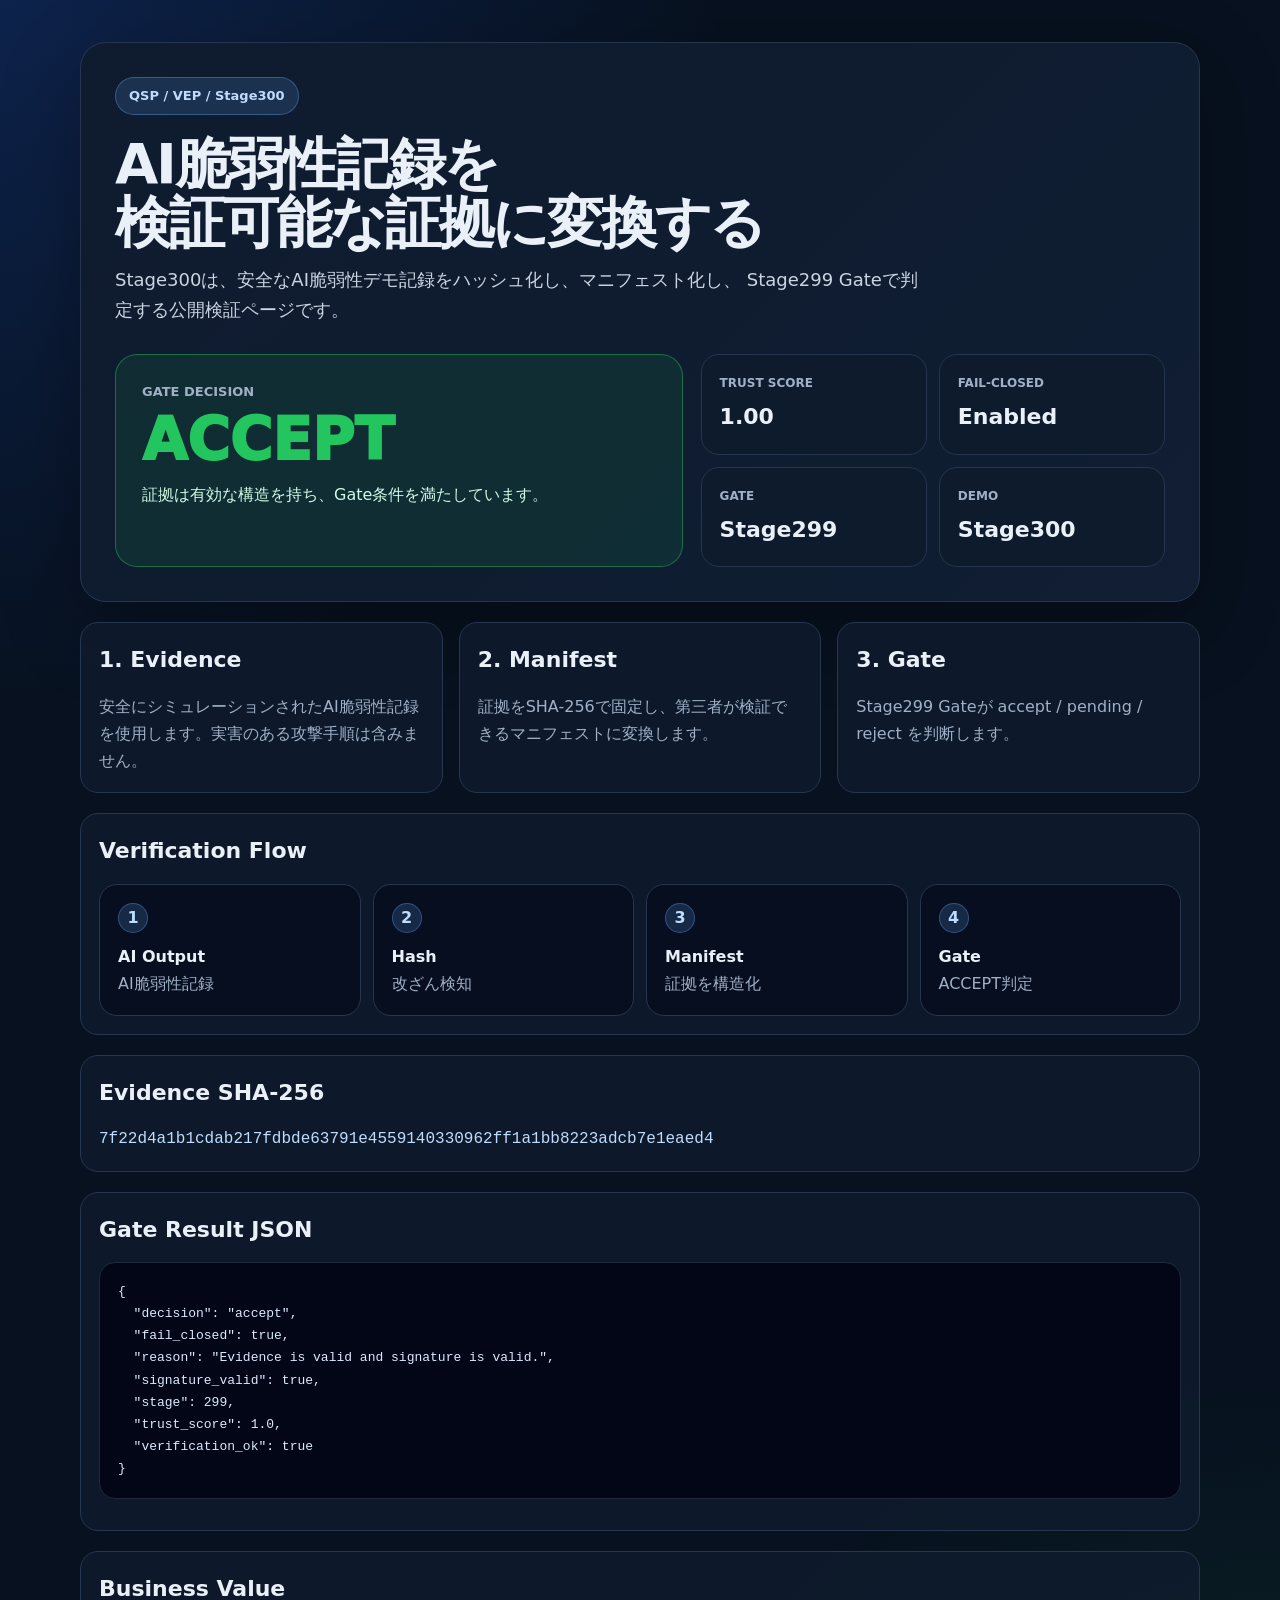
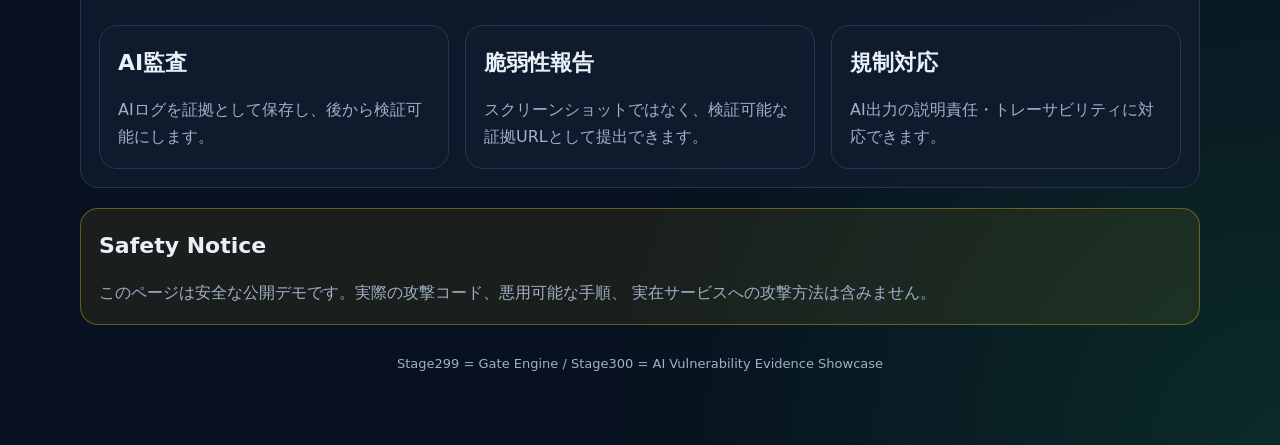
==== site/index.html @ 3b39bcd7 "Stage300: improve verification page readability and value" ====
<!doctype html>
<html lang="ja">
<head>
  <meta charset="utf-8">
  <title>QSP / VEP / Stage300 - AI Vulnerability Evidence Gate</title>
  <meta name="viewport" content="width=device-width, initial-scale=1">
  <style>
    :root {
      --bg: #07111f;
      --panel: #0f1b2d;
      --panel2: #111f35;
      --line: #27364f;
      --text: #eaf0f8;
      --muted: #9fb0c7;
      --green: #22c55e;
      --yellow: #facc15;
      --red: #ef4444;
      --blue: #60a5fa;
    }
    * { box-sizing: border-box; }
    body {
      margin: 0;
      font-family: -apple-system, BlinkMacSystemFont, "Segoe UI", system-ui, sans-serif;
      background:
        radial-gradient(circle at top left, rgba(37, 99, 235, .22), transparent 30%),
        radial-gradient(circle at bottom right, rgba(34, 197, 94, .14), transparent 28%),
        var(--bg);
      color: var(--text);
      line-height: 1.7;
    }
    .wrap { max-width: 1160px; margin: 0 auto; padding: 42px 20px 70px; }
    .hero {
      border: 1px solid var(--line);
      background: linear-gradient(135deg, rgba(15, 27, 45, .96), rgba(17, 31, 53, .92));
      border-radius: 26px;
      padding: 34px;
      box-shadow: 0 24px 80px rgba(0,0,0,.32);
    }
    .badge {
      display: inline-flex;
      gap: 8px;
      align-items: center;
      padding: 7px 13px;
      border-radius: 999px;
      background: rgba(96,165,250,.16);
      border: 1px solid rgba(96,165,250,.35);
      color: #bfdbfe;
      font-weight: 700;
      font-size: 13px;
    }
    h1 { font-size: clamp(30px, 5vw, 56px); line-height: 1.05; margin: 20px 0 12px; letter-spacing: -0.04em; }
    h2 { margin: 0 0 14px; font-size: 22px; }
    p { margin: 0; color: var(--muted); }
    .lead { max-width: 820px; font-size: 18px; color: #cbd5e1; }
    .decision {
      margin-top: 28px;
      display: grid;
      grid-template-columns: 1.1fr .9fr;
      gap: 18px;
    }
    .acceptBox {
      border-radius: 22px;
      padding: 26px;
      background: rgba(34,197,94,.10);
      border: 1px solid rgba(34,197,94,.45);
    }
    .acceptLabel { color: var(--muted); font-size: 13px; font-weight: 700; text-transform: uppercase; }
    .acceptText { color: var(--green); font-weight: 950; font-size: 58px; line-height: 1; margin-top: 8px; }
    .reason { margin-top: 12px; color: #d1fae5; }
    .metrics {
      display: grid;
      grid-template-columns: 1fr 1fr;
      gap: 12px;
    }
    .metric, .card {
      border: 1px solid var(--line);
      background: rgba(15,27,45,.86);
      border-radius: 18px;
      padding: 18px;
    }
    .k { color: var(--muted); font-size: 12px; font-weight: 700; text-transform: uppercase; }
    .v { margin-top: 5px; font-weight: 850; font-size: 22px; }
    .grid { display: grid; grid-template-columns: repeat(3, 1fr); gap: 16px; margin-top: 18px; }
    .section { margin-top: 20px; }
    .flow {
      display: grid;
      grid-template-columns: repeat(4, 1fr);
      gap: 12px;
      margin-top: 12px;
    }
    .step {
      border: 1px solid var(--line);
      background: rgba(2,6,23,.55);
      border-radius: 18px;
      padding: 18px;
      position: relative;
    }
    .num {
      width: 30px; height: 30px; border-radius: 50%;
      display: grid; place-items: center;
      background: rgba(96,165,250,.18);
      border: 1px solid rgba(96,165,250,.35);
      color: #bfdbfe;
      font-weight: 900;
      margin-bottom: 10px;
    }
    pre {
      white-space: pre-wrap;
      overflow-x: auto;
      background: #020617;
      border: 1px solid #1e293b;
      border-radius: 16px;
      padding: 18px;
      color: #dbeafe;
      font-size: 13px;
    }
    .hash { word-break: break-all; font-family: ui-monospace, SFMono-Regular, Menlo, monospace; color: #bfdbfe; }
    .warn {
      border-color: rgba(250,204,21,.35);
      background: rgba(250,204,21,.08);
    }
    .foot { margin-top: 28px; color: var(--muted); font-size: 13px; text-align: center; }
    @media (max-width: 820px) {
      .decision, .grid, .flow { grid-template-columns: 1fr; }
      .metrics { grid-template-columns: 1fr 1fr; }
    }
  </style>
</head>
<body>
  <main class="wrap">
    <section class="hero">
      <div class="badge">QSP / VEP / Stage300</div>
      <h1>AI脆弱性記録を<br>検証可能な証拠に変換する</h1>
      <p class="lead">
        Stage300は、安全なAI脆弱性デモ記録をハッシュ化し、マニフェスト化し、
        Stage299 Gateで判定する公開検証ページです。
      </p>

      <div class="decision">
        <div class="acceptBox">
          <div class="acceptLabel">Gate Decision</div>
          <div class="acceptText">ACCEPT</div>
          <p class="reason">証拠は有効な構造を持ち、Gate条件を満たしています。</p>
        </div>

        <div class="metrics">
          <div class="metric">
            <div class="k">Trust Score</div>
            <div class="v">1.00</div>
          </div>
          <div class="metric">
            <div class="k">Fail-Closed</div>
            <div class="v">Enabled</div>
          </div>
          <div class="metric">
            <div class="k">Gate</div>
            <div class="v">Stage299</div>
          </div>
          <div class="metric">
            <div class="k">Demo</div>
            <div class="v">Stage300</div>
          </div>
        </div>
      </div>
    </section>

    <section class="grid section">
      <div class="card">
        <h2>1. Evidence</h2>
        <p>安全にシミュレーションされたAI脆弱性記録を使用します。実害のある攻撃手順は含みません。</p>
      </div>
      <div class="card">
        <h2>2. Manifest</h2>
        <p>証拠をSHA-256で固定し、第三者が検証できるマニフェストに変換します。</p>
      </div>
      <div class="card">
        <h2>3. Gate</h2>
        <p>Stage299 Gateが accept / pending / reject を判断します。</p>
      </div>
    </section>

    <section class="card section">
      <h2>Verification Flow</h2>
      <div class="flow">
        <div class="step"><div class="num">1</div><strong>AI Output</strong><p>AI脆弱性記録</p></div>
        <div class="step"><div class="num">2</div><strong>Hash</strong><p>改ざん検知</p></div>
        <div class="step"><div class="num">3</div><strong>Manifest</strong><p>証拠を構造化</p></div>
        <div class="step"><div class="num">4</div><strong>Gate</strong><p>ACCEPT判定</p></div>
      </div>
    </section>

    <section class="card section">
      <h2>Evidence SHA-256</h2>
      <p class="hash">7f22d4a1b1cdab217fdbde63791e4559140330962ff1a1bb8223adcb7e1eaed4</p>
    </section>

    <section class="card section">
      <h2>Gate Result JSON</h2>
      <pre>{
  "decision": "accept",
  "fail_closed": true,
  "reason": "Evidence is valid and signature is valid.",
  "signature_valid": true,
  "stage": 299,
  "trust_score": 1.0,
  "verification_ok": true
}</pre>
    </section>

    <section class="card section">
      <h2>Business Value</h2>
      <div class="grid">
        <div class="card">
          <h2>AI監査</h2>
          <p>AIログを証拠として保存し、後から検証可能にします。</p>
        </div>
        <div class="card">
          <h2>脆弱性報告</h2>
          <p>スクリーンショットではなく、検証可能な証拠URLとして提出できます。</p>
        </div>
        <div class="card">
          <h2>規制対応</h2>
          <p>AI出力の説明責任・トレーサビリティに対応できます。</p>
        </div>
      </div>
    </section>

    <section class="card warn section">
      <h2>Safety Notice</h2>
      <p>
        このページは安全な公開デモです。実際の攻撃コード、悪用可能な手順、
        実在サービスへの攻撃方法は含みません。
      </p>
    </section>

    <div class="foot">
      Stage299 = Gate Engine / Stage300 = AI Vulnerability Evidence Showcase
    </div>
  </main>
</body>
</html>
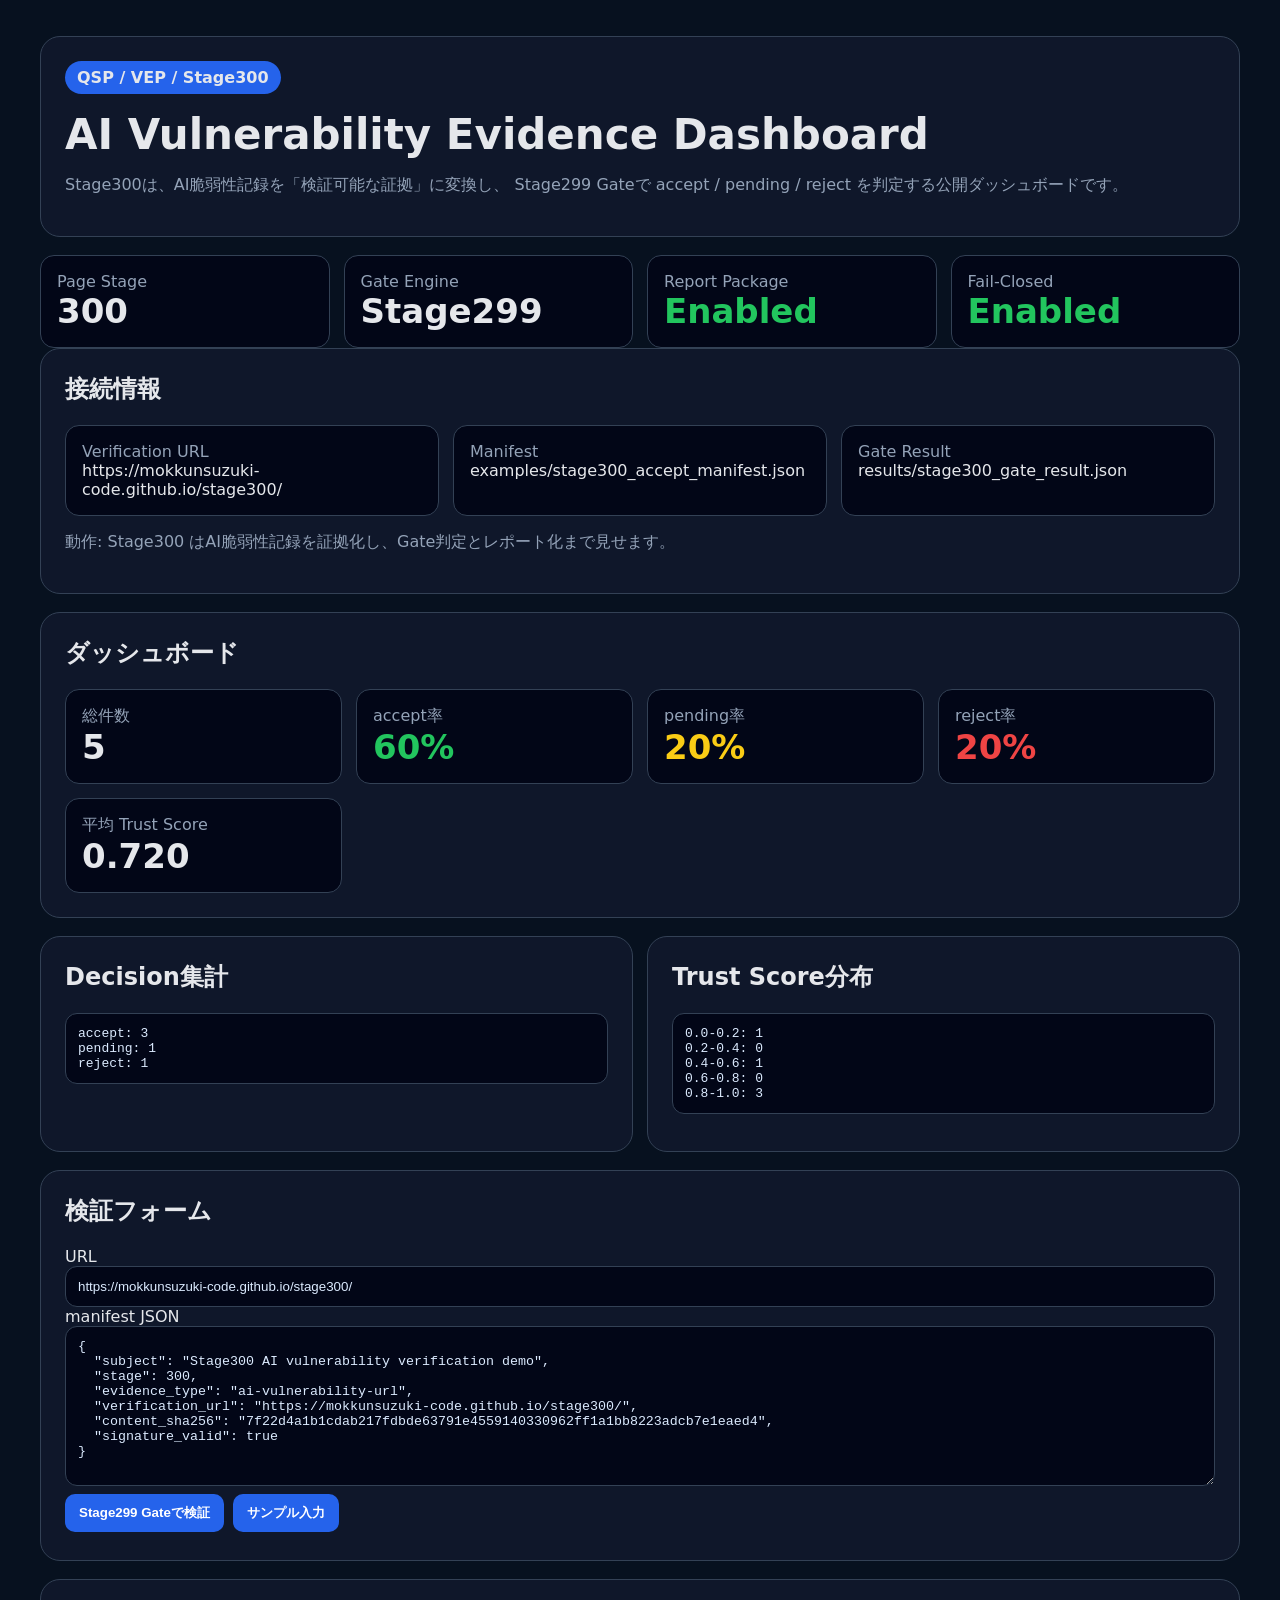
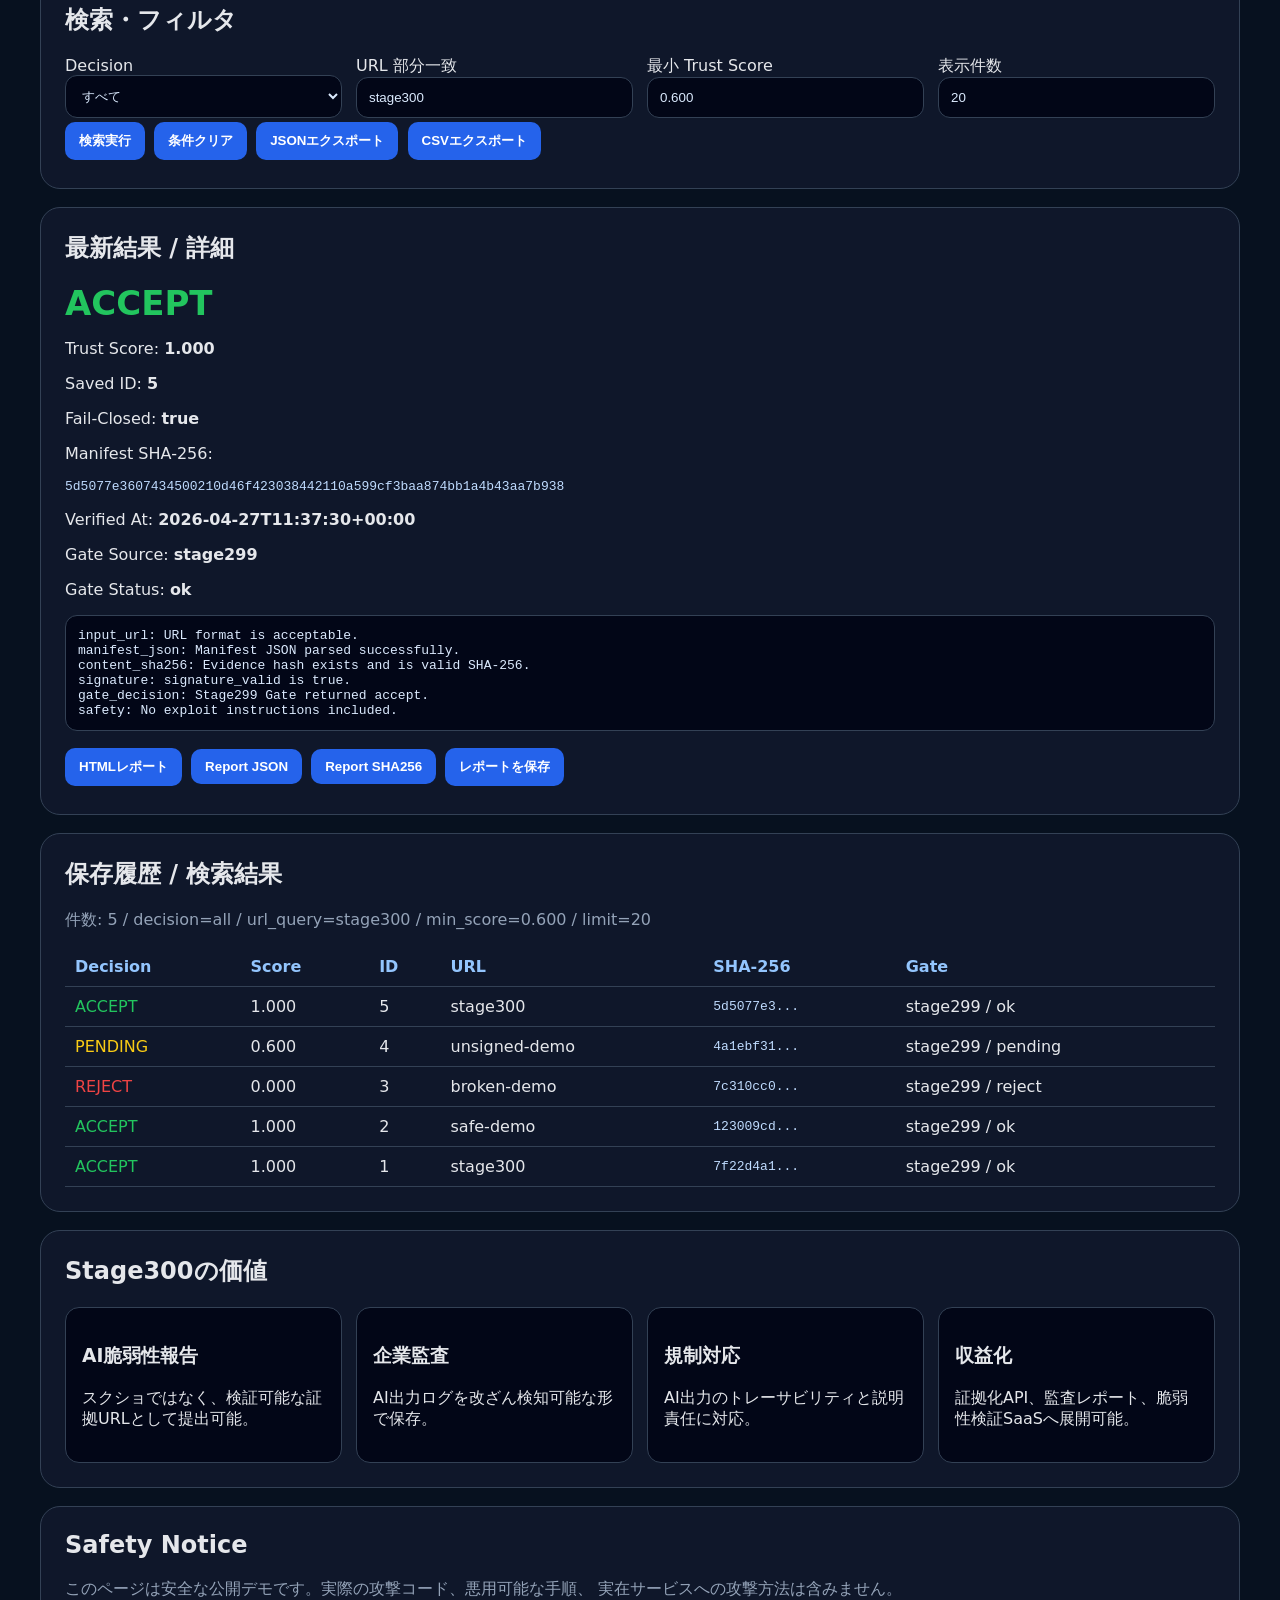
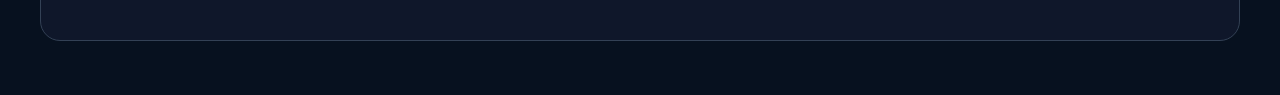
==== commit b8c2e065: "Stage300: expand page into full evidence dashboard" ====
--- a/site/index.html
+++ b/site/index.html
@@ -2,240 +2,185 @@
 <html lang="ja">
 <head>
   <meta charset="utf-8">
-  <title>QSP / VEP / Stage300 - AI Vulnerability Evidence Gate</title>
+  <title>Stage300 AI Vulnerability Evidence Dashboard</title>
   <meta name="viewport" content="width=device-width, initial-scale=1">
   <style>
-    :root {
-      --bg: #07111f;
-      --panel: #0f1b2d;
-      --panel2: #111f35;
-      --line: #27364f;
-      --text: #eaf0f8;
-      --muted: #9fb0c7;
-      --green: #22c55e;
-      --yellow: #facc15;
-      --red: #ef4444;
-      --blue: #60a5fa;
+    body { margin:0; font-family: system-ui, sans-serif; background:#07111f; color:#e5e7eb; }
+    .wrap { max-width:1200px; margin:auto; padding:36px 20px; }
+    .hero,.card { background:#0f172a; border:1px solid #334155; border-radius:20px; padding:24px; margin-bottom:18px; }
+    .badge { display:inline-block; background:#2563eb; padding:7px 12px; border-radius:999px; font-weight:700; }
+    h1 { font-size:42px; margin:16px 0 8px; }
+    h2 { margin-top:0; }
+    .muted { color:#94a3b8; }
+    .grid { display:grid; grid-template-columns:repeat(auto-fit,minmax(220px,1fr)); gap:14px; }
+    .box { background:#020617; border:1px solid #334155; border-radius:14px; padding:16px; }
+    .big { font-size:34px; font-weight:900; }
+    .accept { color:#22c55e; }
+    .pending { color:#facc15; }
+    .reject { color:#ef4444; }
+    pre, textarea, input, select {
+      background:#020617; color:#dbeafe; border:1px solid #334155;
+      border-radius:12px; padding:12px; width:100%; box-sizing:border-box;
     }
-    * { box-sizing: border-box; }
-    body {
-      margin: 0;
-      font-family: -apple-system, BlinkMacSystemFont, "Segoe UI", system-ui, sans-serif;
-      background:
-        radial-gradient(circle at top left, rgba(37, 99, 235, .22), transparent 30%),
-        radial-gradient(circle at bottom right, rgba(34, 197, 94, .14), transparent 28%),
-        var(--bg);
-      color: var(--text);
-      line-height: 1.7;
+    textarea { min-height:160px; }
+    button {
+      background:#2563eb; color:white; border:0; border-radius:10px;
+      padding:10px 14px; font-weight:700; margin:4px 4px 4px 0;
     }
-    .wrap { max-width: 1160px; margin: 0 auto; padding: 42px 20px 70px; }
-    .hero {
-      border: 1px solid var(--line);
-      background: linear-gradient(135deg, rgba(15, 27, 45, .96), rgba(17, 31, 53, .92));
-      border-radius: 26px;
-      padding: 34px;
-      box-shadow: 0 24px 80px rgba(0,0,0,.32);
-    }
-    .badge {
-      display: inline-flex;
-      gap: 8px;
-      align-items: center;
-      padding: 7px 13px;
-      border-radius: 999px;
-      background: rgba(96,165,250,.16);
-      border: 1px solid rgba(96,165,250,.35);
-      color: #bfdbfe;
-      font-weight: 700;
-      font-size: 13px;
-    }
-    h1 { font-size: clamp(30px, 5vw, 56px); line-height: 1.05; margin: 20px 0 12px; letter-spacing: -0.04em; }
-    h2 { margin: 0 0 14px; font-size: 22px; }
-    p { margin: 0; color: var(--muted); }
-    .lead { max-width: 820px; font-size: 18px; color: #cbd5e1; }
-    .decision {
-      margin-top: 28px;
-      display: grid;
-      grid-template-columns: 1.1fr .9fr;
-      gap: 18px;
-    }
-    .acceptBox {
-      border-radius: 22px;
-      padding: 26px;
-      background: rgba(34,197,94,.10);
-      border: 1px solid rgba(34,197,94,.45);
-    }
-    .acceptLabel { color: var(--muted); font-size: 13px; font-weight: 700; text-transform: uppercase; }
-    .acceptText { color: var(--green); font-weight: 950; font-size: 58px; line-height: 1; margin-top: 8px; }
-    .reason { margin-top: 12px; color: #d1fae5; }
-    .metrics {
-      display: grid;
-      grid-template-columns: 1fr 1fr;
-      gap: 12px;
-    }
-    .metric, .card {
-      border: 1px solid var(--line);
-      background: rgba(15,27,45,.86);
-      border-radius: 18px;
-      padding: 18px;
-    }
-    .k { color: var(--muted); font-size: 12px; font-weight: 700; text-transform: uppercase; }
-    .v { margin-top: 5px; font-weight: 850; font-size: 22px; }
-    .grid { display: grid; grid-template-columns: repeat(3, 1fr); gap: 16px; margin-top: 18px; }
-    .section { margin-top: 20px; }
-    .flow {
-      display: grid;
-      grid-template-columns: repeat(4, 1fr);
-      gap: 12px;
-      margin-top: 12px;
-    }
-    .step {
-      border: 1px solid var(--line);
-      background: rgba(2,6,23,.55);
-      border-radius: 18px;
-      padding: 18px;
-      position: relative;
-    }
-    .num {
-      width: 30px; height: 30px; border-radius: 50%;
-      display: grid; place-items: center;
-      background: rgba(96,165,250,.18);
-      border: 1px solid rgba(96,165,250,.35);
-      color: #bfdbfe;
-      font-weight: 900;
-      margin-bottom: 10px;
-    }
-    pre {
-      white-space: pre-wrap;
-      overflow-x: auto;
-      background: #020617;
-      border: 1px solid #1e293b;
-      border-radius: 16px;
-      padding: 18px;
-      color: #dbeafe;
-      font-size: 13px;
-    }
-    .hash { word-break: break-all; font-family: ui-monospace, SFMono-Regular, Menlo, monospace; color: #bfdbfe; }
-    .warn {
-      border-color: rgba(250,204,21,.35);
-      background: rgba(250,204,21,.08);
-    }
-    .foot { margin-top: 28px; color: var(--muted); font-size: 13px; text-align: center; }
-    @media (max-width: 820px) {
-      .decision, .grid, .flow { grid-template-columns: 1fr; }
-      .metrics { grid-template-columns: 1fr 1fr; }
-    }
+    .row { display:grid; grid-template-columns:1fr 1fr; gap:14px; }
+    .hash { word-break:break-all; font-family:monospace; color:#bfdbfe; }
+    table { width:100%; border-collapse:collapse; }
+    th,td { border-bottom:1px solid #334155; padding:10px; text-align:left; }
+    th { color:#93c5fd; }
+    @media(max-width:800px){ .row{grid-template-columns:1fr;} h1{font-size:32px;} }
   </style>
 </head>
 <body>
-  <main class="wrap">
-    <section class="hero">
-      <div class="badge">QSP / VEP / Stage300</div>
-      <h1>AI脆弱性記録を<br>検証可能な証拠に変換する</h1>
-      <p class="lead">
-        Stage300は、安全なAI脆弱性デモ記録をハッシュ化し、マニフェスト化し、
-        Stage299 Gateで判定する公開検証ページです。
-      </p>
+<div class="wrap">
 
-      <div class="decision">
-        <div class="acceptBox">
-          <div class="acceptLabel">Gate Decision</div>
-          <div class="acceptText">ACCEPT</div>
-          <p class="reason">証拠は有効な構造を持ち、Gate条件を満たしています。</p>
-        </div>
+  <section class="hero">
+    <span class="badge">QSP / VEP / Stage300</span>
+    <h1>AI Vulnerability Evidence Dashboard</h1>
+    <p class="muted">
+      Stage300は、AI脆弱性記録を「検証可能な証拠」に変換し、
+      Stage299 Gateで accept / pending / reject を判定する公開ダッシュボードです。
+    </p>
+  </section>
 
-        <div class="metrics">
-          <div class="metric">
-            <div class="k">Trust Score</div>
-            <div class="v">1.00</div>
-          </div>
-          <div class="metric">
-            <div class="k">Fail-Closed</div>
-            <div class="v">Enabled</div>
-          </div>
-          <div class="metric">
-            <div class="k">Gate</div>
-            <div class="v">Stage299</div>
-          </div>
-          <div class="metric">
-            <div class="k">Demo</div>
-            <div class="v">Stage300</div>
-          </div>
-        </div>
-      </div>
-    </section>
+  <section class="grid">
+    <div class="box"><div class="muted">Page Stage</div><div class="big">300</div></div>
+    <div class="box"><div class="muted">Gate Engine</div><div class="big">Stage299</div></div>
+    <div class="box"><div class="muted">Report Package</div><div class="big accept">Enabled</div></div>
+    <div class="box"><div class="muted">Fail-Closed</div><div class="big accept">Enabled</div></div>
+  </section>
 
-    <section class="grid section">
-      <div class="card">
-        <h2>1. Evidence</h2>
-        <p>安全にシミュレーションされたAI脆弱性記録を使用します。実害のある攻撃手順は含みません。</p>
-      </div>
-      <div class="card">
-        <h2>2. Manifest</h2>
-        <p>証拠をSHA-256で固定し、第三者が検証できるマニフェストに変換します。</p>
-      </div>
-      <div class="card">
-        <h2>3. Gate</h2>
-        <p>Stage299 Gateが accept / pending / reject を判断します。</p>
-      </div>
-    </section>
+  <section class="card">
+    <h2>接続情報</h2>
+    <div class="grid">
+      <div class="box"><div class="muted">Verification URL</div><div>https://mokkunsuzuki-code.github.io/stage300/</div></div>
+      <div class="box"><div class="muted">Manifest</div><div>examples/stage300_accept_manifest.json</div></div>
+      <div class="box"><div class="muted">Gate Result</div><div>results/stage300_gate_result.json</div></div>
+    </div>
+    <p class="muted">動作: Stage300 はAI脆弱性記録を証拠化し、Gate判定とレポート化まで見せます。</p>
+  </section>
 
-    <section class="card section">
-      <h2>Verification Flow</h2>
-      <div class="flow">
-        <div class="step"><div class="num">1</div><strong>AI Output</strong><p>AI脆弱性記録</p></div>
-        <div class="step"><div class="num">2</div><strong>Hash</strong><p>改ざん検知</p></div>
-        <div class="step"><div class="num">3</div><strong>Manifest</strong><p>証拠を構造化</p></div>
-        <div class="step"><div class="num">4</div><strong>Gate</strong><p>ACCEPT判定</p></div>
-      </div>
-    </section>
+  <section class="card">
+    <h2>ダッシュボード</h2>
+    <div class="grid">
+      <div class="box"><div class="muted">総件数</div><div class="big">5</div></div>
+      <div class="box"><div class="muted">accept率</div><div class="big accept">60%</div></div>
+      <div class="box"><div class="muted">pending率</div><div class="big pending">20%</div></div>
+      <div class="box"><div class="muted">reject率</div><div class="big reject">20%</div></div>
+      <div class="box"><div class="muted">平均 Trust Score</div><div class="big">0.720</div></div>
+    </div>
+  </section>
 
-    <section class="card section">
-      <h2>Evidence SHA-256</h2>
-      <p class="hash">7f22d4a1b1cdab217fdbde63791e4559140330962ff1a1bb8223adcb7e1eaed4</p>
-    </section>
+  <section class="row">
+    <div class="card">
+      <h2>Decision集計</h2>
+      <pre>accept: 3
+pending: 1
+reject: 1</pre>
+    </div>
+    <div class="card">
+      <h2>Trust Score分布</h2>
+      <pre>0.0-0.2: 1
+0.2-0.4: 0
+0.4-0.6: 1
+0.6-0.8: 0
+0.8-1.0: 3</pre>
+    </div>
+  </section>
 
-    <section class="card section">
-      <h2>Gate Result JSON</h2>
-      <pre>{
-  "decision": "accept",
-  "fail_closed": true,
-  "reason": "Evidence is valid and signature is valid.",
-  "signature_valid": true,
-  "stage": 299,
-  "trust_score": 1.0,
-  "verification_ok": true
-}</pre>
-    </section>
+  <section class="card">
+    <h2>検証フォーム</h2>
+    <label>URL</label>
+    <input value="https://mokkunsuzuki-code.github.io/stage300/">
+    <label>manifest JSON</label>
+    <textarea>{
+  "subject": "Stage300 AI vulnerability verification demo",
+  "stage": 300,
+  "evidence_type": "ai-vulnerability-url",
+  "verification_url": "https://mokkunsuzuki-code.github.io/stage300/",
+  "content_sha256": "7f22d4a1b1cdab217fdbde63791e4559140330962ff1a1bb8223adcb7e1eaed4",
+  "signature_valid": true
+}</textarea>
+    <button>Stage299 Gateで検証</button>
+    <button>サンプル入力</button>
+  </section>
 
-    <section class="card section">
-      <h2>Business Value</h2>
-      <div class="grid">
-        <div class="card">
-          <h2>AI監査</h2>
-          <p>AIログを証拠として保存し、後から検証可能にします。</p>
-        </div>
-        <div class="card">
-          <h2>脆弱性報告</h2>
-          <p>スクリーンショットではなく、検証可能な証拠URLとして提出できます。</p>
-        </div>
-        <div class="card">
-          <h2>規制対応</h2>
-          <p>AI出力の説明責任・トレーサビリティに対応できます。</p>
-        </div>
-      </div>
-    </section>
+  <section class="card">
+    <h2>検索・フィルタ</h2>
+    <div class="grid">
+      <div><label>Decision</label><select><option>すべて</option><option>accept</option><option>pending</option><option>reject</option></select></div>
+      <div><label>URL 部分一致</label><input value="stage300"></div>
+      <div><label>最小 Trust Score</label><input value="0.600"></div>
+      <div><label>表示件数</label><input value="20"></div>
+    </div>
+    <button>検索実行</button>
+    <button>条件クリア</button>
+    <button>JSONエクスポート</button>
+    <button>CSVエクスポート</button>
+  </section>
 
-    <section class="card warn section">
-      <h2>Safety Notice</h2>
-      <p>
-        このページは安全な公開デモです。実際の攻撃コード、悪用可能な手順、
-        実在サービスへの攻撃方法は含みません。
-      </p>
-    </section>
+  <section class="card">
+    <h2>最新結果 / 詳細</h2>
+    <div class="big accept">ACCEPT</div>
+    <p>Trust Score: <strong>1.000</strong></p>
+    <p>Saved ID: <strong>5</strong></p>
+    <p>Fail-Closed: <strong>true</strong></p>
+    <p>Manifest SHA-256:</p>
+    <p class="hash">5d5077e3607434500210d46f423038442110a599cf3baa874bb1a4b43aa7b938</p>
+    <p>Verified At: <strong>2026-04-27T11:37:30+00:00</strong></p>
+    <p>Gate Source: <strong>stage299</strong></p>
+    <p>Gate Status: <strong>ok</strong></p>
+    <pre>input_url: URL format is acceptable.
+manifest_json: Manifest JSON parsed successfully.
+content_sha256: Evidence hash exists and is valid SHA-256.
+signature: signature_valid is true.
+gate_decision: Stage299 Gate returned accept.
+safety: No exploit instructions included.</pre>
+    <button>HTMLレポート</button>
+    <button>Report JSON</button>
+    <button>Report SHA256</button>
+    <button>レポートを保存</button>
+  </section>
 
-    <div class="foot">
-      Stage299 = Gate Engine / Stage300 = AI Vulnerability Evidence Showcase
+  <section class="card">
+    <h2>保存履歴 / 検索結果</h2>
+    <p class="muted">件数: 5 / decision=all / url_query=stage300 / min_score=0.600 / limit=20</p>
+    <table>
+      <thead>
+        <tr><th>Decision</th><th>Score</th><th>ID</th><th>URL</th><th>SHA-256</th><th>Gate</th></tr>
+      </thead>
+      <tbody>
+        <tr><td class="accept">ACCEPT</td><td>1.000</td><td>5</td><td>stage300</td><td class="hash">5d5077e3...</td><td>stage299 / ok</td></tr>
+        <tr><td class="pending">PENDING</td><td>0.600</td><td>4</td><td>unsigned-demo</td><td class="hash">4a1ebf31...</td><td>stage299 / pending</td></tr>
+        <tr><td class="reject">REJECT</td><td>0.000</td><td>3</td><td>broken-demo</td><td class="hash">7c310cc0...</td><td>stage299 / reject</td></tr>
+        <tr><td class="accept">ACCEPT</td><td>1.000</td><td>2</td><td>safe-demo</td><td class="hash">123009cd...</td><td>stage299 / ok</td></tr>
+        <tr><td class="accept">ACCEPT</td><td>1.000</td><td>1</td><td>stage300</td><td class="hash">7f22d4a1...</td><td>stage299 / ok</td></tr>
+      </tbody>
+    </table>
+  </section>
+
+  <section class="card">
+    <h2>Stage300の価値</h2>
+    <div class="grid">
+      <div class="box"><h3>AI脆弱性報告</h3><p>スクショではなく、検証可能な証拠URLとして提出可能。</p></div>
+      <div class="box"><h3>企業監査</h3><p>AI出力ログを改ざん検知可能な形で保存。</p></div>
+      <div class="box"><h3>規制対応</h3><p>AI出力のトレーサビリティと説明責任に対応。</p></div>
+      <div class="box"><h3>収益化</h3><p>証拠化API、監査レポート、脆弱性検証SaaSへ展開可能。</p></div>
     </div>
-  </main>
+  </section>
+
+  <section class="card">
+    <h2>Safety Notice</h2>
+    <p class="muted">
+      このページは安全な公開デモです。実際の攻撃コード、悪用可能な手順、
+      実在サービスへの攻撃方法は含みません。
+    </p>
+  </section>
+
+</div>
 </body>
 </html>
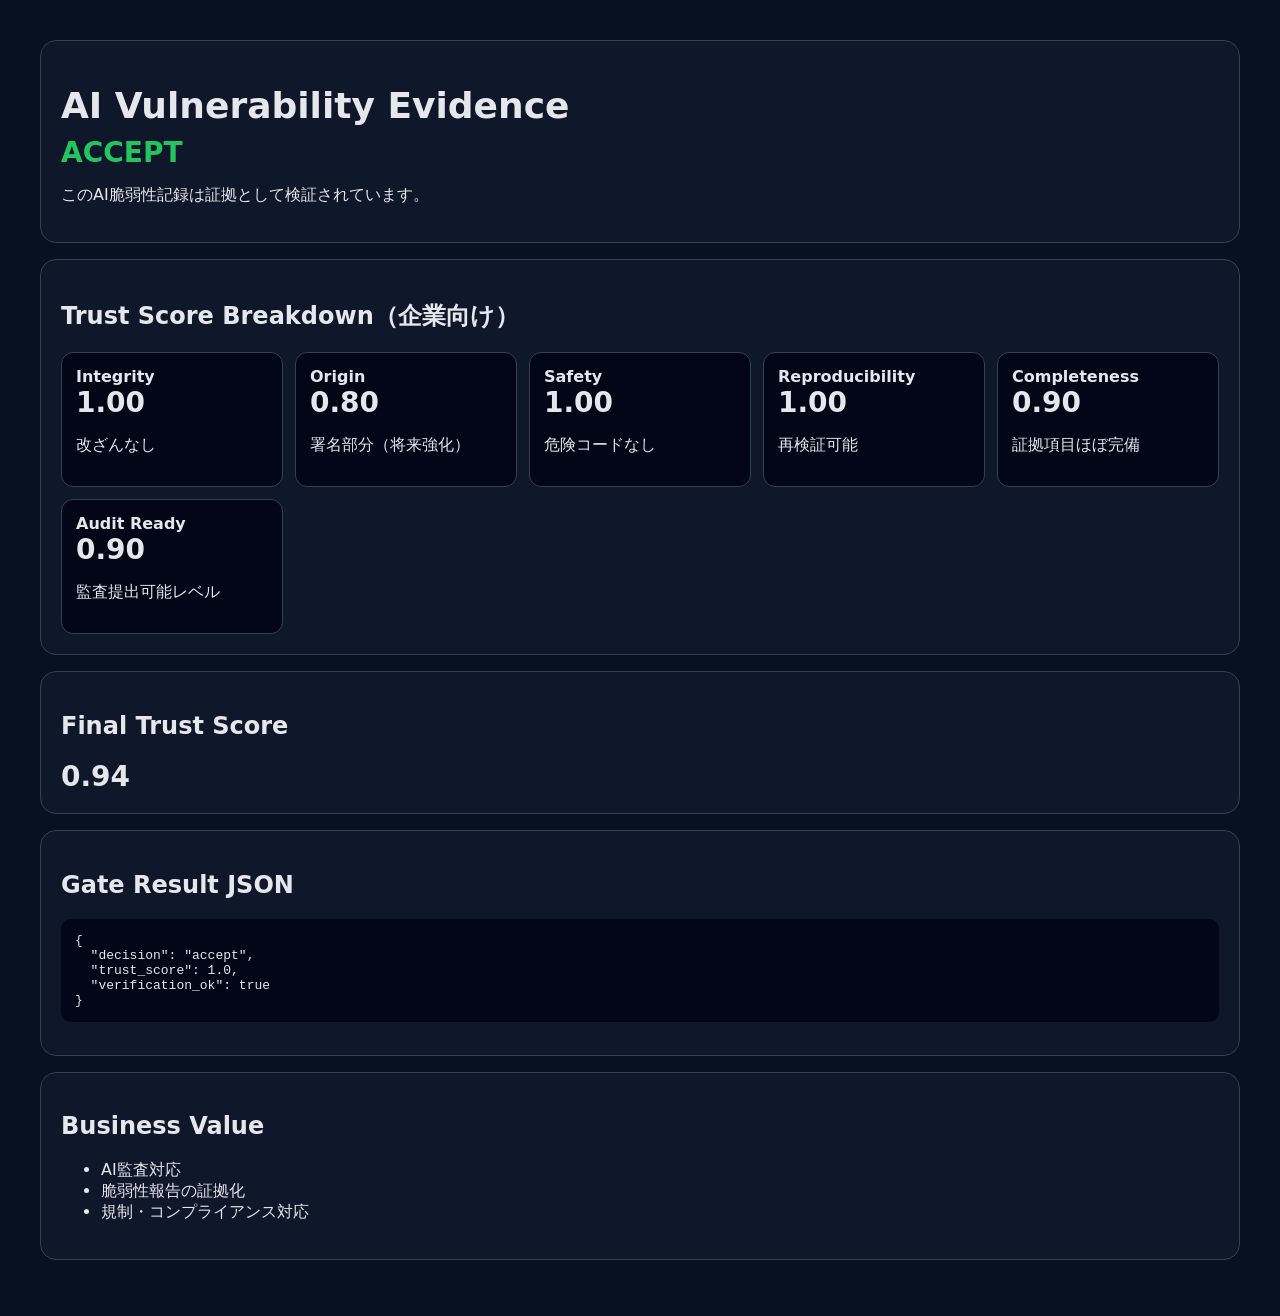
==== commit 6229b798: "Stage300: add enterprise trust score breakdown" ====
--- a/site/index.html
+++ b/site/index.html
@@ -1,186 +1,62 @@
 <!doctype html>
 <html lang="ja">
 <head>
-  <meta charset="utf-8">
-  <title>Stage300 AI Vulnerability Evidence Dashboard</title>
-  <meta name="viewport" content="width=device-width, initial-scale=1">
-  <style>
-    body { margin:0; font-family: system-ui, sans-serif; background:#07111f; color:#e5e7eb; }
-    .wrap { max-width:1200px; margin:auto; padding:36px 20px; }
-    .hero,.card { background:#0f172a; border:1px solid #334155; border-radius:20px; padding:24px; margin-bottom:18px; }
-    .badge { display:inline-block; background:#2563eb; padding:7px 12px; border-radius:999px; font-weight:700; }
-    h1 { font-size:42px; margin:16px 0 8px; }
-    h2 { margin-top:0; }
-    .muted { color:#94a3b8; }
-    .grid { display:grid; grid-template-columns:repeat(auto-fit,minmax(220px,1fr)); gap:14px; }
-    .box { background:#020617; border:1px solid #334155; border-radius:14px; padding:16px; }
-    .big { font-size:34px; font-weight:900; }
-    .accept { color:#22c55e; }
-    .pending { color:#facc15; }
-    .reject { color:#ef4444; }
-    pre, textarea, input, select {
-      background:#020617; color:#dbeafe; border:1px solid #334155;
-      border-radius:12px; padding:12px; width:100%; box-sizing:border-box;
-    }
-    textarea { min-height:160px; }
-    button {
-      background:#2563eb; color:white; border:0; border-radius:10px;
-      padding:10px 14px; font-weight:700; margin:4px 4px 4px 0;
-    }
-    .row { display:grid; grid-template-columns:1fr 1fr; gap:14px; }
-    .hash { word-break:break-all; font-family:monospace; color:#bfdbfe; }
-    table { width:100%; border-collapse:collapse; }
-    th,td { border-bottom:1px solid #334155; padding:10px; text-align:left; }
-    th { color:#93c5fd; }
-    @media(max-width:800px){ .row{grid-template-columns:1fr;} h1{font-size:32px;} }
-  </style>
+<meta charset="utf-8">
+<title>Stage300 AI Evidence Dashboard</title>
+<meta name="viewport" content="width=device-width, initial-scale=1">
+<style>
+body { background:#07111f; color:#e5e7eb; font-family:system-ui; margin:0; padding:40px;}
+.card { background:#0f172a; border:1px solid #334155; border-radius:16px; padding:20px; margin-bottom:16px;}
+h1 { font-size:36px; margin-bottom:10px;}
+.grid { display:grid; grid-template-columns:repeat(auto-fit,minmax(220px,1fr)); gap:12px;}
+.box { background:#020617; border:1px solid #334155; border-radius:12px; padding:14px;}
+.big { font-size:28px; font-weight:900;}
+.accept { color:#22c55e;}
+pre { background:#020617; padding:14px; border-radius:10px;}
+</style>
 </head>
 <body>
-<div class="wrap">
 
-  <section class="hero">
-    <span class="badge">QSP / VEP / Stage300</span>
-    <h1>AI Vulnerability Evidence Dashboard</h1>
-    <p class="muted">
-      Stage300は、AI脆弱性記録を「検証可能な証拠」に変換し、
-      Stage299 Gateで accept / pending / reject を判定する公開ダッシュボードです。
-    </p>
-  </section>
+<div class="card">
+<h1>AI Vulnerability Evidence</h1>
+<div class="big accept">ACCEPT</div>
+<p>このAI脆弱性記録は証拠として検証されています。</p>
+</div>
 
-  <section class="grid">
-    <div class="box"><div class="muted">Page Stage</div><div class="big">300</div></div>
-    <div class="box"><div class="muted">Gate Engine</div><div class="big">Stage299</div></div>
-    <div class="box"><div class="muted">Report Package</div><div class="big accept">Enabled</div></div>
-    <div class="box"><div class="muted">Fail-Closed</div><div class="big accept">Enabled</div></div>
-  </section>
+<div class="card">
+<h2>Trust Score Breakdown（企業向け）</h2>
+<div class="grid">
+<div class="box"><b>Integrity</b><div class="big">1.00</div><p>改ざんなし</p></div>
+<div class="box"><b>Origin</b><div class="big">0.80</div><p>署名部分（将来強化）</p></div>
+<div class="box"><b>Safety</b><div class="big">1.00</div><p>危険コードなし</p></div>
+<div class="box"><b>Reproducibility</b><div class="big">1.00</div><p>再検証可能</p></div>
+<div class="box"><b>Completeness</b><div class="big">0.90</div><p>証拠項目ほぼ完備</p></div>
+<div class="box"><b>Audit Ready</b><div class="big">0.90</div><p>監査提出可能レベル</p></div>
+</div>
+</div>
 
-  <section class="card">
-    <h2>接続情報</h2>
-    <div class="grid">
-      <div class="box"><div class="muted">Verification URL</div><div>https://mokkunsuzuki-code.github.io/stage300/</div></div>
-      <div class="box"><div class="muted">Manifest</div><div>examples/stage300_accept_manifest.json</div></div>
-      <div class="box"><div class="muted">Gate Result</div><div>results/stage300_gate_result.json</div></div>
-    </div>
-    <p class="muted">動作: Stage300 はAI脆弱性記録を証拠化し、Gate判定とレポート化まで見せます。</p>
-  </section>
+<div class="card">
+<h2>Final Trust Score</h2>
+<div class="big">0.94</div>
+</div>
 
-  <section class="card">
-    <h2>ダッシュボード</h2>
-    <div class="grid">
-      <div class="box"><div class="muted">総件数</div><div class="big">5</div></div>
-      <div class="box"><div class="muted">accept率</div><div class="big accept">60%</div></div>
-      <div class="box"><div class="muted">pending率</div><div class="big pending">20%</div></div>
-      <div class="box"><div class="muted">reject率</div><div class="big reject">20%</div></div>
-      <div class="box"><div class="muted">平均 Trust Score</div><div class="big">0.720</div></div>
-    </div>
-  </section>
+<div class="card">
+<h2>Gate Result JSON</h2>
+<pre>{
+  "decision": "accept",
+  "trust_score": 1.0,
+  "verification_ok": true
+}</pre>
+</div>
 
-  <section class="row">
-    <div class="card">
-      <h2>Decision集計</h2>
-      <pre>accept: 3
-pending: 1
-reject: 1</pre>
-    </div>
-    <div class="card">
-      <h2>Trust Score分布</h2>
-      <pre>0.0-0.2: 1
-0.2-0.4: 0
-0.4-0.6: 1
-0.6-0.8: 0
-0.8-1.0: 3</pre>
-    </div>
-  </section>
+<div class="card">
+<h2>Business Value</h2>
+<ul>
+<li>AI監査対応</li>
+<li>脆弱性報告の証拠化</li>
+<li>規制・コンプライアンス対応</li>
+</ul>
+</div>
 
-  <section class="card">
-    <h2>検証フォーム</h2>
-    <label>URL</label>
-    <input value="https://mokkunsuzuki-code.github.io/stage300/">
-    <label>manifest JSON</label>
-    <textarea>{
-  "subject": "Stage300 AI vulnerability verification demo",
-  "stage": 300,
-  "evidence_type": "ai-vulnerability-url",
-  "verification_url": "https://mokkunsuzuki-code.github.io/stage300/",
-  "content_sha256": "7f22d4a1b1cdab217fdbde63791e4559140330962ff1a1bb8223adcb7e1eaed4",
-  "signature_valid": true
-}</textarea>
-    <button>Stage299 Gateで検証</button>
-    <button>サンプル入力</button>
-  </section>
-
-  <section class="card">
-    <h2>検索・フィルタ</h2>
-    <div class="grid">
-      <div><label>Decision</label><select><option>すべて</option><option>accept</option><option>pending</option><option>reject</option></select></div>
-      <div><label>URL 部分一致</label><input value="stage300"></div>
-      <div><label>最小 Trust Score</label><input value="0.600"></div>
-      <div><label>表示件数</label><input value="20"></div>
-    </div>
-    <button>検索実行</button>
-    <button>条件クリア</button>
-    <button>JSONエクスポート</button>
-    <button>CSVエクスポート</button>
-  </section>
-
-  <section class="card">
-    <h2>最新結果 / 詳細</h2>
-    <div class="big accept">ACCEPT</div>
-    <p>Trust Score: <strong>1.000</strong></p>
-    <p>Saved ID: <strong>5</strong></p>
-    <p>Fail-Closed: <strong>true</strong></p>
-    <p>Manifest SHA-256:</p>
-    <p class="hash">5d5077e3607434500210d46f423038442110a599cf3baa874bb1a4b43aa7b938</p>
-    <p>Verified At: <strong>2026-04-27T11:37:30+00:00</strong></p>
-    <p>Gate Source: <strong>stage299</strong></p>
-    <p>Gate Status: <strong>ok</strong></p>
-    <pre>input_url: URL format is acceptable.
-manifest_json: Manifest JSON parsed successfully.
-content_sha256: Evidence hash exists and is valid SHA-256.
-signature: signature_valid is true.
-gate_decision: Stage299 Gate returned accept.
-safety: No exploit instructions included.</pre>
-    <button>HTMLレポート</button>
-    <button>Report JSON</button>
-    <button>Report SHA256</button>
-    <button>レポートを保存</button>
-  </section>
-
-  <section class="card">
-    <h2>保存履歴 / 検索結果</h2>
-    <p class="muted">件数: 5 / decision=all / url_query=stage300 / min_score=0.600 / limit=20</p>
-    <table>
-      <thead>
-        <tr><th>Decision</th><th>Score</th><th>ID</th><th>URL</th><th>SHA-256</th><th>Gate</th></tr>
-      </thead>
-      <tbody>
-        <tr><td class="accept">ACCEPT</td><td>1.000</td><td>5</td><td>stage300</td><td class="hash">5d5077e3...</td><td>stage299 / ok</td></tr>
-        <tr><td class="pending">PENDING</td><td>0.600</td><td>4</td><td>unsigned-demo</td><td class="hash">4a1ebf31...</td><td>stage299 / pending</td></tr>
-        <tr><td class="reject">REJECT</td><td>0.000</td><td>3</td><td>broken-demo</td><td class="hash">7c310cc0...</td><td>stage299 / reject</td></tr>
-        <tr><td class="accept">ACCEPT</td><td>1.000</td><td>2</td><td>safe-demo</td><td class="hash">123009cd...</td><td>stage299 / ok</td></tr>
-        <tr><td class="accept">ACCEPT</td><td>1.000</td><td>1</td><td>stage300</td><td class="hash">7f22d4a1...</td><td>stage299 / ok</td></tr>
-      </tbody>
-    </table>
-  </section>
-
-  <section class="card">
-    <h2>Stage300の価値</h2>
-    <div class="grid">
-      <div class="box"><h3>AI脆弱性報告</h3><p>スクショではなく、検証可能な証拠URLとして提出可能。</p></div>
-      <div class="box"><h3>企業監査</h3><p>AI出力ログを改ざん検知可能な形で保存。</p></div>
-      <div class="box"><h3>規制対応</h3><p>AI出力のトレーサビリティと説明責任に対応。</p></div>
-      <div class="box"><h3>収益化</h3><p>証拠化API、監査レポート、脆弱性検証SaaSへ展開可能。</p></div>
-    </div>
-  </section>
-
-  <section class="card">
-    <h2>Safety Notice</h2>
-    <p class="muted">
-      このページは安全な公開デモです。実際の攻撃コード、悪用可能な手順、
-      実在サービスへの攻撃方法は含みません。
-    </p>
-  </section>
-
-</div>
 </body>
 </html>
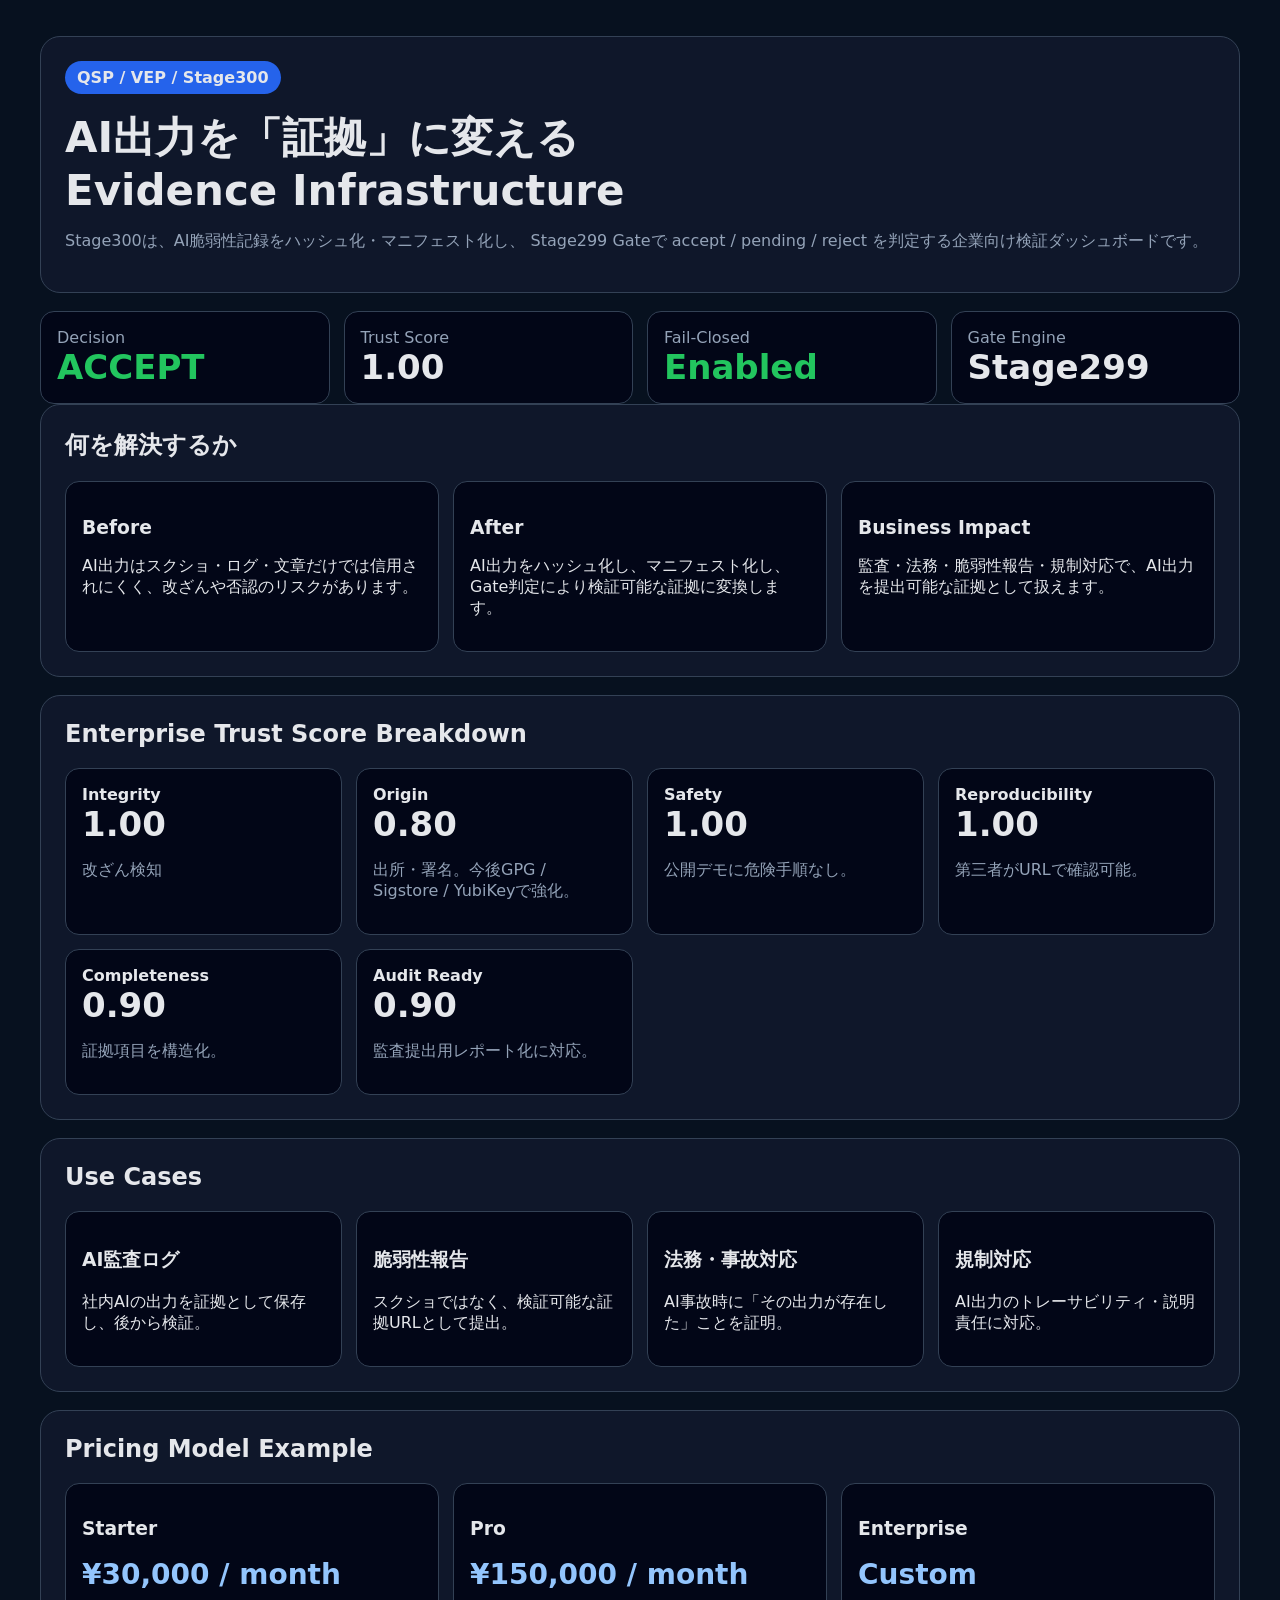
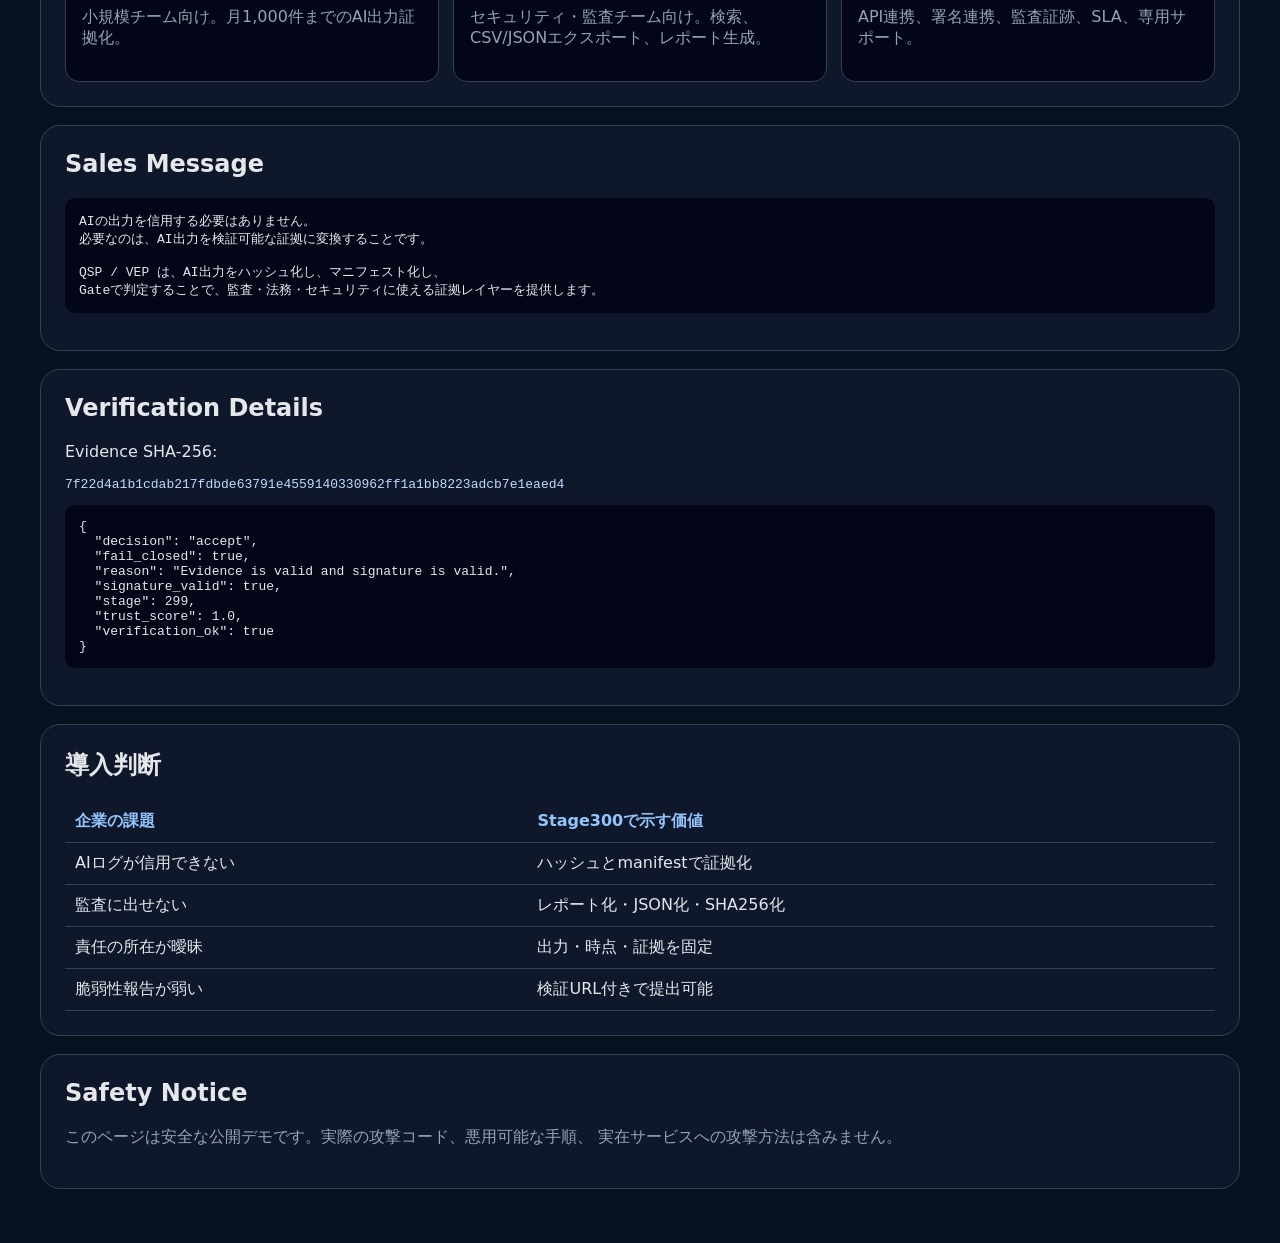
==== commit e311366b: "Stage300: add monetization and enterprise value sections" ====
--- a/site/index.html
+++ b/site/index.html
@@ -1,62 +1,158 @@
 <!doctype html>
 <html lang="ja">
 <head>
-<meta charset="utf-8">
-<title>Stage300 AI Evidence Dashboard</title>
-<meta name="viewport" content="width=device-width, initial-scale=1">
-<style>
-body { background:#07111f; color:#e5e7eb; font-family:system-ui; margin:0; padding:40px;}
-.card { background:#0f172a; border:1px solid #334155; border-radius:16px; padding:20px; margin-bottom:16px;}
-h1 { font-size:36px; margin-bottom:10px;}
-.grid { display:grid; grid-template-columns:repeat(auto-fit,minmax(220px,1fr)); gap:12px;}
-.box { background:#020617; border:1px solid #334155; border-radius:12px; padding:14px;}
-.big { font-size:28px; font-weight:900;}
-.accept { color:#22c55e;}
-pre { background:#020617; padding:14px; border-radius:10px;}
-</style>
+  <meta charset="utf-8">
+  <title>Stage300 AI Evidence Monetization Dashboard</title>
+  <meta name="viewport" content="width=device-width, initial-scale=1">
+  <style>
+    body { margin:0; font-family: system-ui, sans-serif; background:#07111f; color:#e5e7eb; }
+    .wrap { max-width:1200px; margin:auto; padding:36px 20px; }
+    .hero,.card { background:#0f172a; border:1px solid #334155; border-radius:20px; padding:24px; margin-bottom:18px; }
+    .badge { display:inline-block; background:#2563eb; padding:7px 12px; border-radius:999px; font-weight:700; }
+    h1 { font-size:42px; margin:16px 0 8px; }
+    h2 { margin-top:0; }
+    .muted { color:#94a3b8; }
+    .grid { display:grid; grid-template-columns:repeat(auto-fit,minmax(230px,1fr)); gap:14px; }
+    .box { background:#020617; border:1px solid #334155; border-radius:14px; padding:16px; }
+    .big { font-size:34px; font-weight:900; }
+    .accept { color:#22c55e; }
+    .pending { color:#facc15; }
+    .reject { color:#ef4444; }
+    .price { font-size:28px; font-weight:900; color:#93c5fd; }
+    pre { background:#020617; padding:14px; border-radius:10px; white-space:pre-wrap; overflow:auto; }
+    table { width:100%; border-collapse:collapse; }
+    th,td { border-bottom:1px solid #334155; padding:10px; text-align:left; }
+    th { color:#93c5fd; }
+    .hash { word-break:break-all; font-family:monospace; color:#bfdbfe; }
+  </style>
 </head>
 <body>
+<div class="wrap">
 
-<div class="card">
-<h1>AI Vulnerability Evidence</h1>
-<div class="big accept">ACCEPT</div>
-<p>このAI脆弱性記録は証拠として検証されています。</p>
-</div>
+  <section class="hero">
+    <span class="badge">QSP / VEP / Stage300</span>
+    <h1>AI出力を「証拠」に変える<br>Evidence Infrastructure</h1>
+    <p class="muted">
+      Stage300は、AI脆弱性記録をハッシュ化・マニフェスト化し、
+      Stage299 Gateで accept / pending / reject を判定する企業向け検証ダッシュボードです。
+    </p>
+  </section>
 
-<div class="card">
-<h2>Trust Score Breakdown（企業向け）</h2>
-<div class="grid">
-<div class="box"><b>Integrity</b><div class="big">1.00</div><p>改ざんなし</p></div>
-<div class="box"><b>Origin</b><div class="big">0.80</div><p>署名部分（将来強化）</p></div>
-<div class="box"><b>Safety</b><div class="big">1.00</div><p>危険コードなし</p></div>
-<div class="box"><b>Reproducibility</b><div class="big">1.00</div><p>再検証可能</p></div>
-<div class="box"><b>Completeness</b><div class="big">0.90</div><p>証拠項目ほぼ完備</p></div>
-<div class="box"><b>Audit Ready</b><div class="big">0.90</div><p>監査提出可能レベル</p></div>
-</div>
-</div>
+  <section class="grid">
+    <div class="box"><div class="muted">Decision</div><div class="big accept">ACCEPT</div></div>
+    <div class="box"><div class="muted">Trust Score</div><div class="big">1.00</div></div>
+    <div class="box"><div class="muted">Fail-Closed</div><div class="big accept">Enabled</div></div>
+    <div class="box"><div class="muted">Gate Engine</div><div class="big">Stage299</div></div>
+  </section>
 
-<div class="card">
-<h2>Final Trust Score</h2>
-<div class="big">0.94</div>
-</div>
+  <section class="card">
+    <h2>何を解決するか</h2>
+    <div class="grid">
+      <div class="box">
+        <h3>Before</h3>
+        <p>AI出力はスクショ・ログ・文章だけでは信用されにくく、改ざんや否認のリスクがあります。</p>
+      </div>
+      <div class="box">
+        <h3>After</h3>
+        <p>AI出力をハッシュ化し、マニフェスト化し、Gate判定により検証可能な証拠に変換します。</p>
+      </div>
+      <div class="box">
+        <h3>Business Impact</h3>
+        <p>監査・法務・脆弱性報告・規制対応で、AI出力を提出可能な証拠として扱えます。</p>
+      </div>
+    </div>
+  </section>
 
-<div class="card">
-<h2>Gate Result JSON</h2>
-<pre>{
+  <section class="card">
+    <h2>Enterprise Trust Score Breakdown</h2>
+    <div class="grid">
+      <div class="box"><b>Integrity</b><div class="big">1.00</div><p class="muted">改ざん検知</p></div>
+      <div class="box"><b>Origin</b><div class="big">0.80</div><p class="muted">出所・署名。今後GPG / Sigstore / YubiKeyで強化。</p></div>
+      <div class="box"><b>Safety</b><div class="big">1.00</div><p class="muted">公開デモに危険手順なし。</p></div>
+      <div class="box"><b>Reproducibility</b><div class="big">1.00</div><p class="muted">第三者がURLで確認可能。</p></div>
+      <div class="box"><b>Completeness</b><div class="big">0.90</div><p class="muted">証拠項目を構造化。</p></div>
+      <div class="box"><b>Audit Ready</b><div class="big">0.90</div><p class="muted">監査提出用レポート化に対応。</p></div>
+    </div>
+  </section>
+
+  <section class="card">
+    <h2>Use Cases</h2>
+    <div class="grid">
+      <div class="box"><h3>AI監査ログ</h3><p>社内AIの出力を証拠として保存し、後から検証。</p></div>
+      <div class="box"><h3>脆弱性報告</h3><p>スクショではなく、検証可能な証拠URLとして提出。</p></div>
+      <div class="box"><h3>法務・事故対応</h3><p>AI事故時に「その出力が存在した」ことを証明。</p></div>
+      <div class="box"><h3>規制対応</h3><p>AI出力のトレーサビリティ・説明責任に対応。</p></div>
+    </div>
+  </section>
+
+  <section class="card">
+    <h2>Pricing Model Example</h2>
+    <div class="grid">
+      <div class="box">
+        <h3>Starter</h3>
+        <div class="price">¥30,000 / month</div>
+        <p class="muted">小規模チーム向け。月1,000件までのAI出力証拠化。</p>
+      </div>
+      <div class="box">
+        <h3>Pro</h3>
+        <div class="price">¥150,000 / month</div>
+        <p class="muted">セキュリティ・監査チーム向け。検索、CSV/JSONエクスポート、レポート生成。</p>
+      </div>
+      <div class="box">
+        <h3>Enterprise</h3>
+        <div class="price">Custom</div>
+        <p class="muted">API連携、署名連携、監査証跡、SLA、専用サポート。</p>
+      </div>
+    </div>
+  </section>
+
+  <section class="card">
+    <h2>Sales Message</h2>
+    <pre>AIの出力を信用する必要はありません。
+必要なのは、AI出力を検証可能な証拠に変換することです。
+
+QSP / VEP は、AI出力をハッシュ化し、マニフェスト化し、
+Gateで判定することで、監査・法務・セキュリティに使える証拠レイヤーを提供します。</pre>
+  </section>
+
+  <section class="card">
+    <h2>Verification Details</h2>
+    <p>Evidence SHA-256:</p>
+    <p class="hash">7f22d4a1b1cdab217fdbde63791e4559140330962ff1a1bb8223adcb7e1eaed4</p>
+    <pre>{
   "decision": "accept",
+  "fail_closed": true,
+  "reason": "Evidence is valid and signature is valid.",
+  "signature_valid": true,
+  "stage": 299,
   "trust_score": 1.0,
   "verification_ok": true
 }</pre>
+  </section>
+
+  <section class="card">
+    <h2>導入判断</h2>
+    <table>
+      <thead>
+        <tr><th>企業の課題</th><th>Stage300で示す価値</th></tr>
+      </thead>
+      <tbody>
+        <tr><td>AIログが信用できない</td><td>ハッシュとmanifestで証拠化</td></tr>
+        <tr><td>監査に出せない</td><td>レポート化・JSON化・SHA256化</td></tr>
+        <tr><td>責任の所在が曖昧</td><td>出力・時点・証拠を固定</td></tr>
+        <tr><td>脆弱性報告が弱い</td><td>検証URL付きで提出可能</td></tr>
+      </tbody>
+    </table>
+  </section>
+
+  <section class="card">
+    <h2>Safety Notice</h2>
+    <p class="muted">
+      このページは安全な公開デモです。実際の攻撃コード、悪用可能な手順、
+      実在サービスへの攻撃方法は含みません。
+    </p>
+  </section>
+
 </div>
-
-<div class="card">
-<h2>Business Value</h2>
-<ul>
-<li>AI監査対応</li>
-<li>脆弱性報告の証拠化</li>
-<li>規制・コンプライアンス対応</li>
-</ul>
-</div>
-
 </body>
 </html>
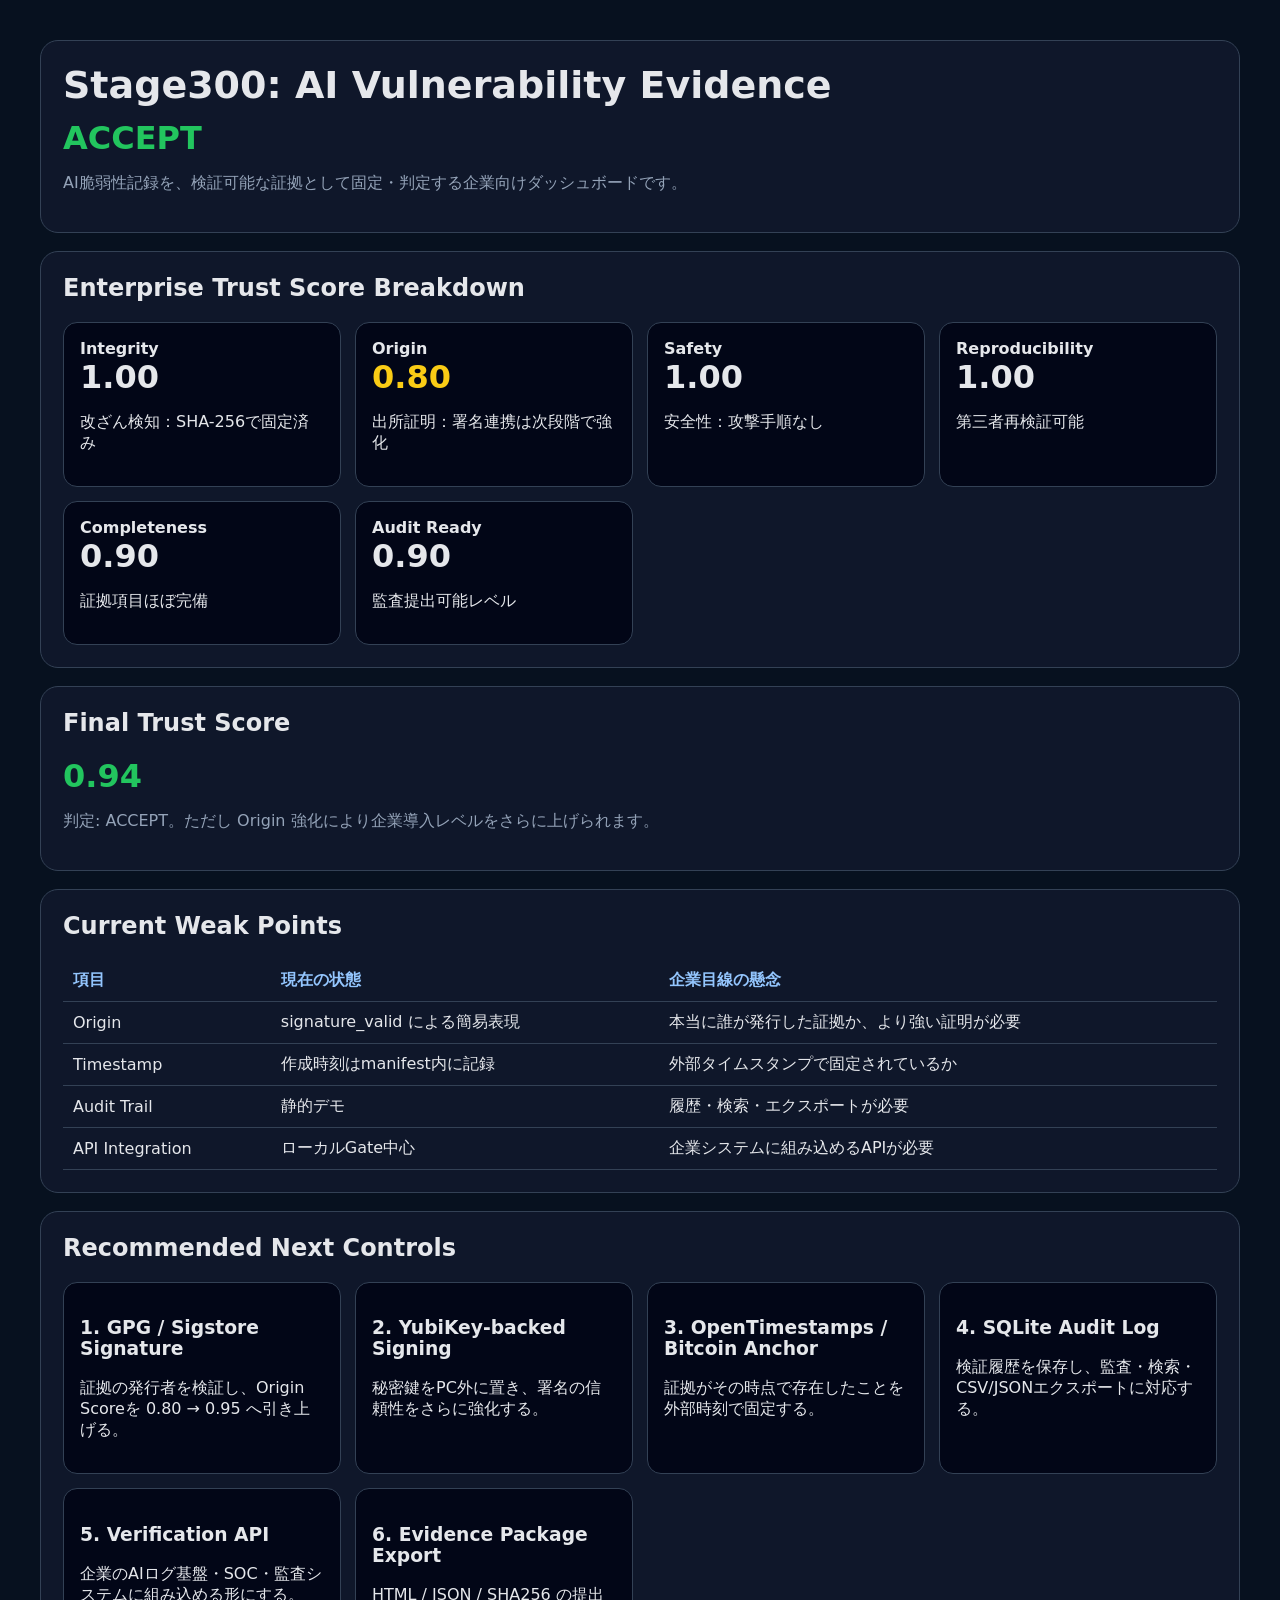
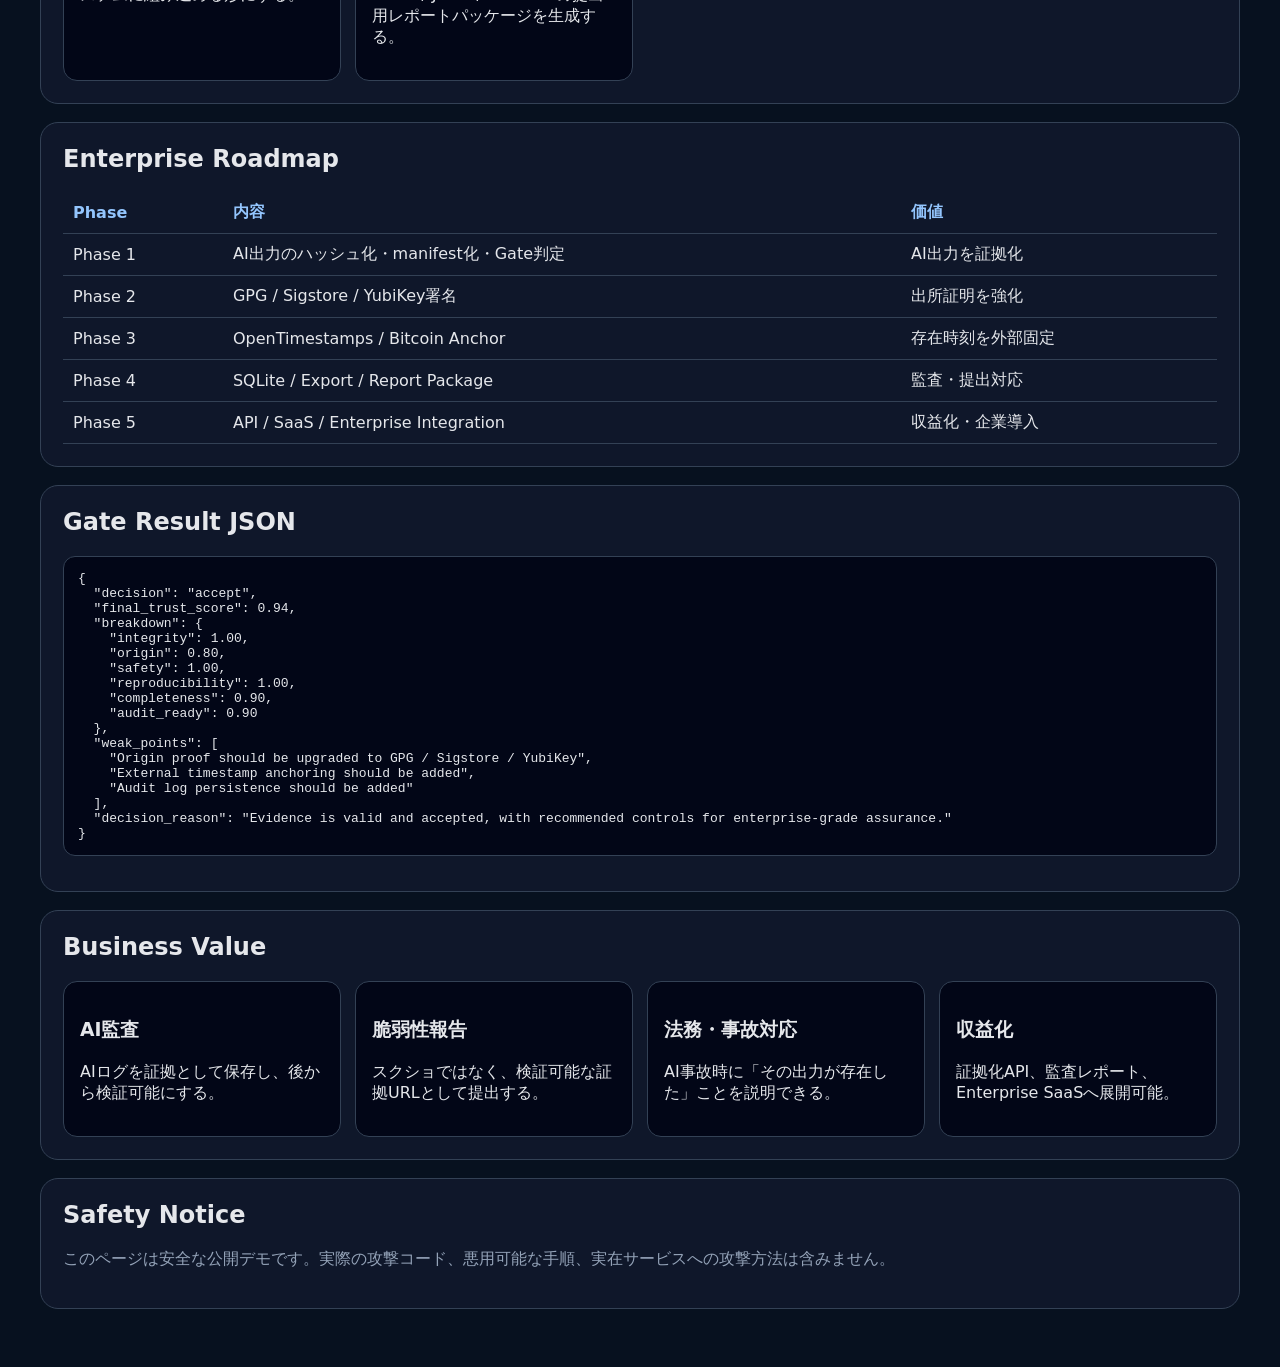
==== commit 17b35668: "Stage300: add weak points and enterprise roadmap" ====
--- a/site/index.html
+++ b/site/index.html
@@ -1,158 +1,194 @@
 <!doctype html>
 <html lang="ja">
 <head>
-  <meta charset="utf-8">
-  <title>Stage300 AI Evidence Monetization Dashboard</title>
-  <meta name="viewport" content="width=device-width, initial-scale=1">
-  <style>
-    body { margin:0; font-family: system-ui, sans-serif; background:#07111f; color:#e5e7eb; }
-    .wrap { max-width:1200px; margin:auto; padding:36px 20px; }
-    .hero,.card { background:#0f172a; border:1px solid #334155; border-radius:20px; padding:24px; margin-bottom:18px; }
-    .badge { display:inline-block; background:#2563eb; padding:7px 12px; border-radius:999px; font-weight:700; }
-    h1 { font-size:42px; margin:16px 0 8px; }
-    h2 { margin-top:0; }
-    .muted { color:#94a3b8; }
-    .grid { display:grid; grid-template-columns:repeat(auto-fit,minmax(230px,1fr)); gap:14px; }
-    .box { background:#020617; border:1px solid #334155; border-radius:14px; padding:16px; }
-    .big { font-size:34px; font-weight:900; }
-    .accept { color:#22c55e; }
-    .pending { color:#facc15; }
-    .reject { color:#ef4444; }
-    .price { font-size:28px; font-weight:900; color:#93c5fd; }
-    pre { background:#020617; padding:14px; border-radius:10px; white-space:pre-wrap; overflow:auto; }
-    table { width:100%; border-collapse:collapse; }
-    th,td { border-bottom:1px solid #334155; padding:10px; text-align:left; }
-    th { color:#93c5fd; }
-    .hash { word-break:break-all; font-family:monospace; color:#bfdbfe; }
-  </style>
+<meta charset="utf-8">
+<title>Stage300 AI Evidence Enterprise Dashboard</title>
+<meta name="viewport" content="width=device-width, initial-scale=1">
+<style>
+body { background:#07111f; color:#e5e7eb; font-family:system-ui; margin:0; padding:40px; }
+.card { background:#0f172a; border:1px solid #334155; border-radius:18px; padding:22px; margin-bottom:18px; }
+.grid { display:grid; grid-template-columns:repeat(auto-fit,minmax(230px,1fr)); gap:14px; }
+.box { background:#020617; border:1px solid #334155; border-radius:14px; padding:16px; }
+h1 { font-size:38px; margin:0 0 12px; }
+h2 { margin-top:0; }
+.big { font-size:32px; font-weight:900; }
+.accept { color:#22c55e; }
+.warn { color:#facc15; }
+.danger { color:#ef4444; }
+.muted { color:#94a3b8; }
+pre { background:#020617; border:1px solid #334155; border-radius:12px; padding:14px; white-space:pre-wrap; overflow:auto; }
+table { width:100%; border-collapse:collapse; }
+th,td { border-bottom:1px solid #334155; padding:10px; text-align:left; }
+th { color:#93c5fd; }
+</style>
 </head>
 <body>
-<div class="wrap">
 
-  <section class="hero">
-    <span class="badge">QSP / VEP / Stage300</span>
-    <h1>AI出力を「証拠」に変える<br>Evidence Infrastructure</h1>
-    <p class="muted">
-      Stage300は、AI脆弱性記録をハッシュ化・マニフェスト化し、
-      Stage299 Gateで accept / pending / reject を判定する企業向け検証ダッシュボードです。
-    </p>
-  </section>
+<div class="card">
+  <h1>Stage300: AI Vulnerability Evidence</h1>
+  <div class="big accept">ACCEPT</div>
+  <p class="muted">AI脆弱性記録を、検証可能な証拠として固定・判定する企業向けダッシュボードです。</p>
+</div>
 
-  <section class="grid">
-    <div class="box"><div class="muted">Decision</div><div class="big accept">ACCEPT</div></div>
-    <div class="box"><div class="muted">Trust Score</div><div class="big">1.00</div></div>
-    <div class="box"><div class="muted">Fail-Closed</div><div class="big accept">Enabled</div></div>
-    <div class="box"><div class="muted">Gate Engine</div><div class="big">Stage299</div></div>
-  </section>
+<div class="card">
+  <h2>Enterprise Trust Score Breakdown</h2>
+  <div class="grid">
+    <div class="box"><b>Integrity</b><div class="big">1.00</div><p>改ざん検知：SHA-256で固定済み</p></div>
+    <div class="box"><b>Origin</b><div class="big warn">0.80</div><p>出所証明：署名連携は次段階で強化</p></div>
+    <div class="box"><b>Safety</b><div class="big">1.00</div><p>安全性：攻撃手順なし</p></div>
+    <div class="box"><b>Reproducibility</b><div class="big">1.00</div><p>第三者再検証可能</p></div>
+    <div class="box"><b>Completeness</b><div class="big">0.90</div><p>証拠項目ほぼ完備</p></div>
+    <div class="box"><b>Audit Ready</b><div class="big">0.90</div><p>監査提出可能レベル</p></div>
+  </div>
+</div>
 
-  <section class="card">
-    <h2>何を解決するか</h2>
-    <div class="grid">
-      <div class="box">
-        <h3>Before</h3>
-        <p>AI出力はスクショ・ログ・文章だけでは信用されにくく、改ざんや否認のリスクがあります。</p>
-      </div>
-      <div class="box">
-        <h3>After</h3>
-        <p>AI出力をハッシュ化し、マニフェスト化し、Gate判定により検証可能な証拠に変換します。</p>
-      </div>
-      <div class="box">
-        <h3>Business Impact</h3>
-        <p>監査・法務・脆弱性報告・規制対応で、AI出力を提出可能な証拠として扱えます。</p>
-      </div>
+<div class="card">
+  <h2>Final Trust Score</h2>
+  <div class="big accept">0.94</div>
+  <p class="muted">判定: ACCEPT。ただし Origin 強化により企業導入レベルをさらに上げられます。</p>
+</div>
+
+<div class="card">
+  <h2>Current Weak Points</h2>
+  <table>
+    <thead>
+      <tr>
+        <th>項目</th>
+        <th>現在の状態</th>
+        <th>企業目線の懸念</th>
+      </tr>
+    </thead>
+    <tbody>
+      <tr>
+        <td>Origin</td>
+        <td>signature_valid による簡易表現</td>
+        <td>本当に誰が発行した証拠か、より強い証明が必要</td>
+      </tr>
+      <tr>
+        <td>Timestamp</td>
+        <td>作成時刻はmanifest内に記録</td>
+        <td>外部タイムスタンプで固定されているか</td>
+      </tr>
+      <tr>
+        <td>Audit Trail</td>
+        <td>静的デモ</td>
+        <td>履歴・検索・エクスポートが必要</td>
+      </tr>
+      <tr>
+        <td>API Integration</td>
+        <td>ローカルGate中心</td>
+        <td>企業システムに組み込めるAPIが必要</td>
+      </tr>
+    </tbody>
+  </table>
+</div>
+
+<div class="card">
+  <h2>Recommended Next Controls</h2>
+  <div class="grid">
+    <div class="box">
+      <h3>1. GPG / Sigstore Signature</h3>
+      <p>証拠の発行者を検証し、Origin Scoreを 0.80 → 0.95 へ引き上げる。</p>
     </div>
-  </section>
+    <div class="box">
+      <h3>2. YubiKey-backed Signing</h3>
+      <p>秘密鍵をPC外に置き、署名の信頼性をさらに強化する。</p>
+    </div>
+    <div class="box">
+      <h3>3. OpenTimestamps / Bitcoin Anchor</h3>
+      <p>証拠がその時点で存在したことを外部時刻で固定する。</p>
+    </div>
+    <div class="box">
+      <h3>4. SQLite Audit Log</h3>
+      <p>検証履歴を保存し、監査・検索・CSV/JSONエクスポートに対応する。</p>
+    </div>
+    <div class="box">
+      <h3>5. Verification API</h3>
+      <p>企業のAIログ基盤・SOC・監査システムに組み込める形にする。</p>
+    </div>
+    <div class="box">
+      <h3>6. Evidence Package Export</h3>
+      <p>HTML / JSON / SHA256 の提出用レポートパッケージを生成する。</p>
+    </div>
+  </div>
+</div>
 
-  <section class="card">
-    <h2>Enterprise Trust Score Breakdown</h2>
-    <div class="grid">
-      <div class="box"><b>Integrity</b><div class="big">1.00</div><p class="muted">改ざん検知</p></div>
-      <div class="box"><b>Origin</b><div class="big">0.80</div><p class="muted">出所・署名。今後GPG / Sigstore / YubiKeyで強化。</p></div>
-      <div class="box"><b>Safety</b><div class="big">1.00</div><p class="muted">公開デモに危険手順なし。</p></div>
-      <div class="box"><b>Reproducibility</b><div class="big">1.00</div><p class="muted">第三者がURLで確認可能。</p></div>
-      <div class="box"><b>Completeness</b><div class="big">0.90</div><p class="muted">証拠項目を構造化。</p></div>
-      <div class="box"><b>Audit Ready</b><div class="big">0.90</div><p class="muted">監査提出用レポート化に対応。</p></div>
-    </div>
-  </section>
+<div class="card">
+  <h2>Enterprise Roadmap</h2>
+  <table>
+    <thead>
+      <tr>
+        <th>Phase</th>
+        <th>内容</th>
+        <th>価値</th>
+      </tr>
+    </thead>
+    <tbody>
+      <tr>
+        <td>Phase 1</td>
+        <td>AI出力のハッシュ化・manifest化・Gate判定</td>
+        <td>AI出力を証拠化</td>
+      </tr>
+      <tr>
+        <td>Phase 2</td>
+        <td>GPG / Sigstore / YubiKey署名</td>
+        <td>出所証明を強化</td>
+      </tr>
+      <tr>
+        <td>Phase 3</td>
+        <td>OpenTimestamps / Bitcoin Anchor</td>
+        <td>存在時刻を外部固定</td>
+      </tr>
+      <tr>
+        <td>Phase 4</td>
+        <td>SQLite / Export / Report Package</td>
+        <td>監査・提出対応</td>
+      </tr>
+      <tr>
+        <td>Phase 5</td>
+        <td>API / SaaS / Enterprise Integration</td>
+        <td>収益化・企業導入</td>
+      </tr>
+    </tbody>
+  </table>
+</div>
 
-  <section class="card">
-    <h2>Use Cases</h2>
-    <div class="grid">
-      <div class="box"><h3>AI監査ログ</h3><p>社内AIの出力を証拠として保存し、後から検証。</p></div>
-      <div class="box"><h3>脆弱性報告</h3><p>スクショではなく、検証可能な証拠URLとして提出。</p></div>
-      <div class="box"><h3>法務・事故対応</h3><p>AI事故時に「その出力が存在した」ことを証明。</p></div>
-      <div class="box"><h3>規制対応</h3><p>AI出力のトレーサビリティ・説明責任に対応。</p></div>
-    </div>
-  </section>
+<div class="card">
+  <h2>Gate Result JSON</h2>
+  <pre>{
+  "decision": "accept",
+  "final_trust_score": 0.94,
+  "breakdown": {
+    "integrity": 1.00,
+    "origin": 0.80,
+    "safety": 1.00,
+    "reproducibility": 1.00,
+    "completeness": 0.90,
+    "audit_ready": 0.90
+  },
+  "weak_points": [
+    "Origin proof should be upgraded to GPG / Sigstore / YubiKey",
+    "External timestamp anchoring should be added",
+    "Audit log persistence should be added"
+  ],
+  "decision_reason": "Evidence is valid and accepted, with recommended controls for enterprise-grade assurance."
+}</pre>
+</div>
 
-  <section class="card">
-    <h2>Pricing Model Example</h2>
-    <div class="grid">
-      <div class="box">
-        <h3>Starter</h3>
-        <div class="price">¥30,000 / month</div>
-        <p class="muted">小規模チーム向け。月1,000件までのAI出力証拠化。</p>
-      </div>
-      <div class="box">
-        <h3>Pro</h3>
-        <div class="price">¥150,000 / month</div>
-        <p class="muted">セキュリティ・監査チーム向け。検索、CSV/JSONエクスポート、レポート生成。</p>
-      </div>
-      <div class="box">
-        <h3>Enterprise</h3>
-        <div class="price">Custom</div>
-        <p class="muted">API連携、署名連携、監査証跡、SLA、専用サポート。</p>
-      </div>
-    </div>
-  </section>
+<div class="card">
+  <h2>Business Value</h2>
+  <div class="grid">
+    <div class="box"><h3>AI監査</h3><p>AIログを証拠として保存し、後から検証可能にする。</p></div>
+    <div class="box"><h3>脆弱性報告</h3><p>スクショではなく、検証可能な証拠URLとして提出する。</p></div>
+    <div class="box"><h3>法務・事故対応</h3><p>AI事故時に「その出力が存在した」ことを説明できる。</p></div>
+    <div class="box"><h3>収益化</h3><p>証拠化API、監査レポート、Enterprise SaaSへ展開可能。</p></div>
+  </div>
+</div>
 
-  <section class="card">
-    <h2>Sales Message</h2>
-    <pre>AIの出力を信用する必要はありません。
-必要なのは、AI出力を検証可能な証拠に変換することです。
+<div class="card">
+  <h2>Safety Notice</h2>
+  <p class="muted">このページは安全な公開デモです。実際の攻撃コード、悪用可能な手順、実在サービスへの攻撃方法は含みません。</p>
+</div>
 
-QSP / VEP は、AI出力をハッシュ化し、マニフェスト化し、
-Gateで判定することで、監査・法務・セキュリティに使える証拠レイヤーを提供します。</pre>
-  </section>
-
-  <section class="card">
-    <h2>Verification Details</h2>
-    <p>Evidence SHA-256:</p>
-    <p class="hash">7f22d4a1b1cdab217fdbde63791e4559140330962ff1a1bb8223adcb7e1eaed4</p>
-    <pre>{
-  "decision": "accept",
-  "fail_closed": true,
-  "reason": "Evidence is valid and signature is valid.",
-  "signature_valid": true,
-  "stage": 299,
-  "trust_score": 1.0,
-  "verification_ok": true
-}</pre>
-  </section>
-
-  <section class="card">
-    <h2>導入判断</h2>
-    <table>
-      <thead>
-        <tr><th>企業の課題</th><th>Stage300で示す価値</th></tr>
-      </thead>
-      <tbody>
-        <tr><td>AIログが信用できない</td><td>ハッシュとmanifestで証拠化</td></tr>
-        <tr><td>監査に出せない</td><td>レポート化・JSON化・SHA256化</td></tr>
-        <tr><td>責任の所在が曖昧</td><td>出力・時点・証拠を固定</td></tr>
-        <tr><td>脆弱性報告が弱い</td><td>検証URL付きで提出可能</td></tr>
-      </tbody>
-    </table>
-  </section>
-
-  <section class="card">
-    <h2>Safety Notice</h2>
-    <p class="muted">
-      このページは安全な公開デモです。実際の攻撃コード、悪用可能な手順、
-      実在サービスへの攻撃方法は含みません。
-    </p>
-  </section>
-
-</div>
 </body>
 </html>
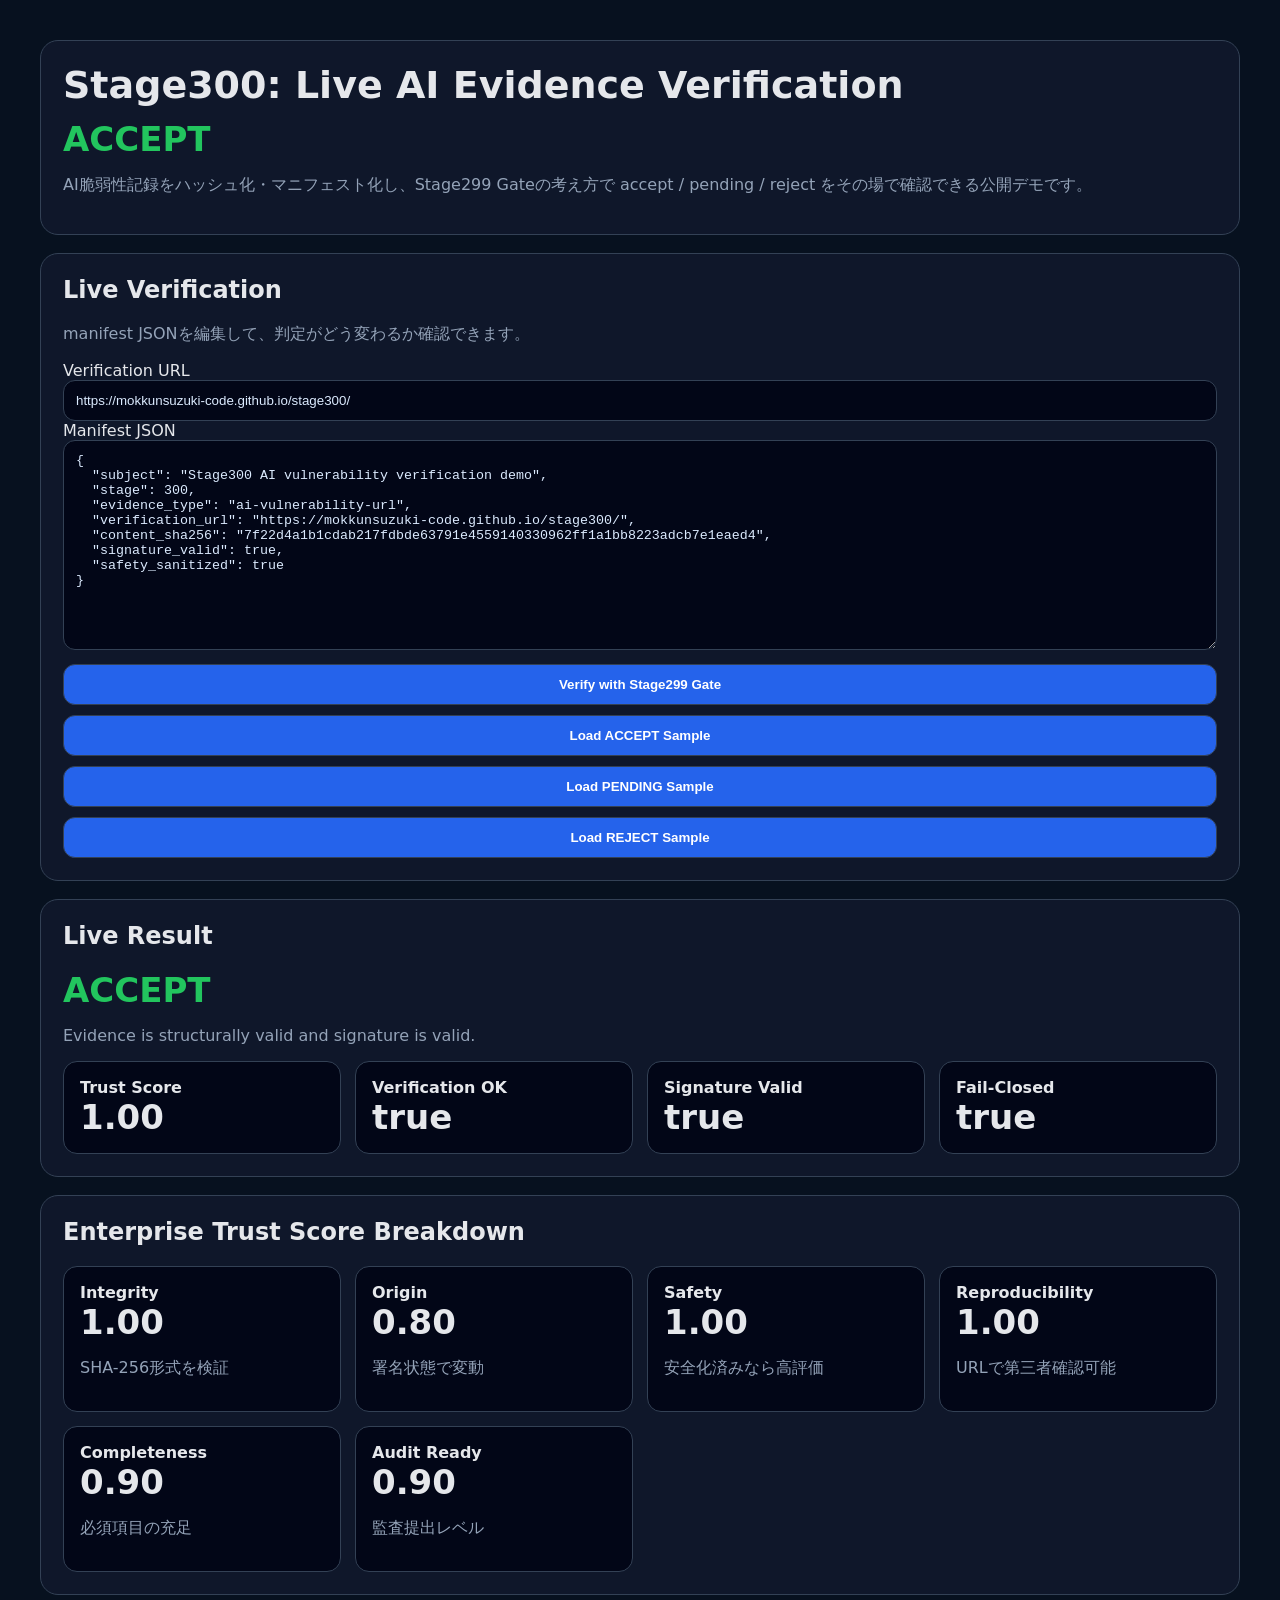
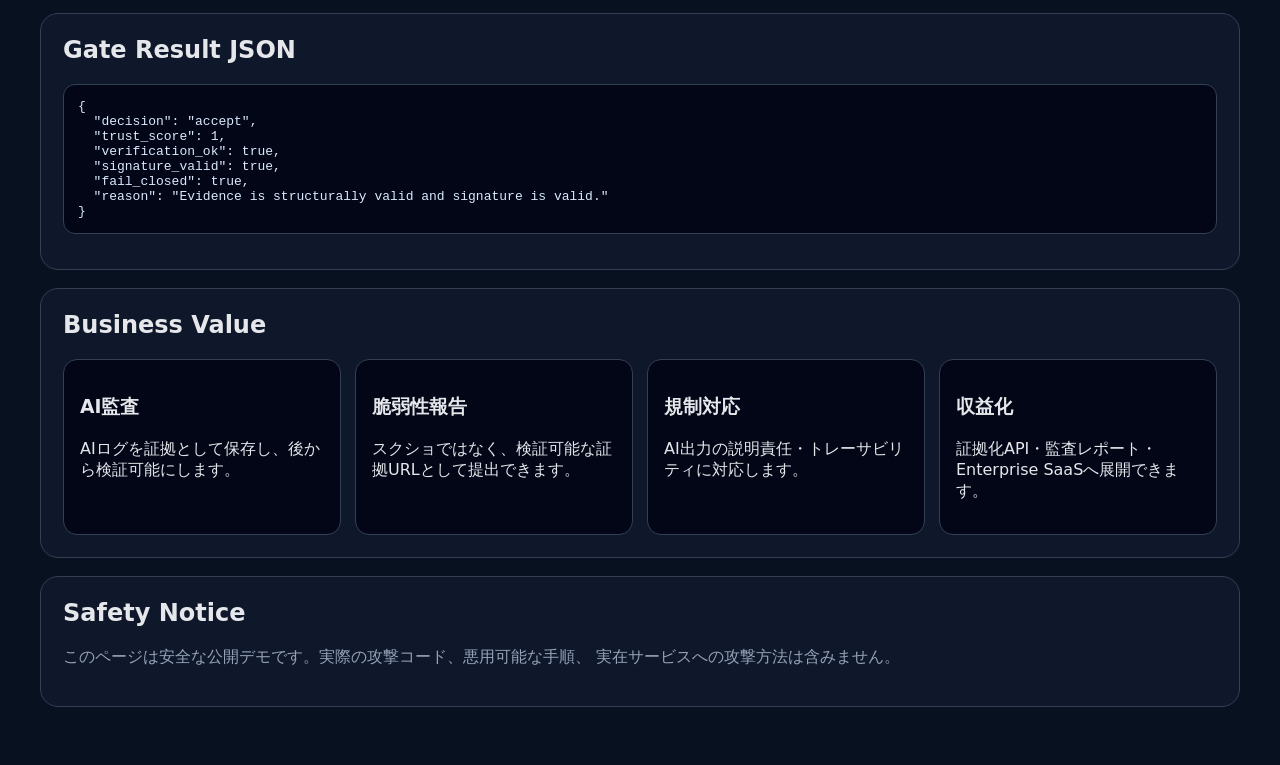
==== commit 6b6efe40: "Stage300: add live verification UI" ====
--- a/site/index.html
+++ b/site/index.html
@@ -2,7 +2,7 @@
 <html lang="ja">
 <head>
 <meta charset="utf-8">
-<title>Stage300 AI Evidence Enterprise Dashboard</title>
+<title>Stage300 Live AI Evidence Verification</title>
 <meta name="viewport" content="width=device-width, initial-scale=1">
 <style>
 body { background:#07111f; color:#e5e7eb; font-family:system-ui; margin:0; padding:40px; }
@@ -11,184 +11,213 @@
 .box { background:#020617; border:1px solid #334155; border-radius:14px; padding:16px; }
 h1 { font-size:38px; margin:0 0 12px; }
 h2 { margin-top:0; }
-.big { font-size:32px; font-weight:900; }
+.big { font-size:34px; font-weight:900; }
 .accept { color:#22c55e; }
-.warn { color:#facc15; }
-.danger { color:#ef4444; }
+.pending { color:#facc15; }
+.reject { color:#ef4444; }
 .muted { color:#94a3b8; }
-pre { background:#020617; border:1px solid #334155; border-radius:12px; padding:14px; white-space:pre-wrap; overflow:auto; }
-table { width:100%; border-collapse:collapse; }
-th,td { border-bottom:1px solid #334155; padding:10px; text-align:left; }
-th { color:#93c5fd; }
+textarea,input,button,pre {
+  width:100%; box-sizing:border-box; border-radius:12px; border:1px solid #334155;
+}
+textarea,input { background:#020617; color:#dbeafe; padding:12px; }
+textarea { min-height:210px; font-family:monospace; }
+button { background:#2563eb; color:white; padding:12px; font-weight:800; cursor:pointer; margin-top:10px; }
+pre { background:#020617; color:#dbeafe; padding:14px; white-space:pre-wrap; overflow:auto; }
+.hash { word-break:break-all; font-family:monospace; color:#bfdbfe; }
 </style>
 </head>
 <body>
 
 <div class="card">
-  <h1>Stage300: AI Vulnerability Evidence</h1>
+  <h1>Stage300: Live AI Evidence Verification</h1>
   <div class="big accept">ACCEPT</div>
-  <p class="muted">AI脆弱性記録を、検証可能な証拠として固定・判定する企業向けダッシュボードです。</p>
+  <p class="muted">
+    AI脆弱性記録をハッシュ化・マニフェスト化し、Stage299 Gateの考え方で
+    accept / pending / reject をその場で確認できる公開デモです。
+  </p>
+</div>
+
+<div class="card">
+  <h2>Live Verification</h2>
+  <p class="muted">manifest JSONを編集して、判定がどう変わるか確認できます。</p>
+
+  <label>Verification URL</label>
+  <input id="urlInput" value="https://mokkunsuzuki-code.github.io/stage300/">
+
+  <label>Manifest JSON</label>
+  <textarea id="manifestInput">{
+  "subject": "Stage300 AI vulnerability verification demo",
+  "stage": 300,
+  "evidence_type": "ai-vulnerability-url",
+  "verification_url": "https://mokkunsuzuki-code.github.io/stage300/",
+  "content_sha256": "7f22d4a1b1cdab217fdbde63791e4559140330962ff1a1bb8223adcb7e1eaed4",
+  "signature_valid": true,
+  "safety_sanitized": true
+}</textarea>
+
+  <button onclick="verifyManifest()">Verify with Stage299 Gate</button>
+  <button onclick="loadAccept()">Load ACCEPT Sample</button>
+  <button onclick="loadPending()">Load PENDING Sample</button>
+  <button onclick="loadReject()">Load REJECT Sample</button>
+</div>
+
+<div class="card">
+  <h2>Live Result</h2>
+  <div id="decision" class="big accept">ACCEPT</div>
+  <p id="reason" class="muted">Evidence is valid and signature is valid.</p>
+  <div class="grid">
+    <div class="box"><b>Trust Score</b><div id="score" class="big">1.00</div></div>
+    <div class="box"><b>Verification OK</b><div id="verificationOk" class="big">true</div></div>
+    <div class="box"><b>Signature Valid</b><div id="signatureValid" class="big">true</div></div>
+    <div class="box"><b>Fail-Closed</b><div class="big">true</div></div>
+  </div>
 </div>
 
 <div class="card">
   <h2>Enterprise Trust Score Breakdown</h2>
   <div class="grid">
-    <div class="box"><b>Integrity</b><div class="big">1.00</div><p>改ざん検知：SHA-256で固定済み</p></div>
-    <div class="box"><b>Origin</b><div class="big warn">0.80</div><p>出所証明：署名連携は次段階で強化</p></div>
-    <div class="box"><b>Safety</b><div class="big">1.00</div><p>安全性：攻撃手順なし</p></div>
-    <div class="box"><b>Reproducibility</b><div class="big">1.00</div><p>第三者再検証可能</p></div>
-    <div class="box"><b>Completeness</b><div class="big">0.90</div><p>証拠項目ほぼ完備</p></div>
-    <div class="box"><b>Audit Ready</b><div class="big">0.90</div><p>監査提出可能レベル</p></div>
+    <div class="box"><b>Integrity</b><div class="big">1.00</div><p class="muted">SHA-256形式を検証</p></div>
+    <div class="box"><b>Origin</b><div id="originScore" class="big">0.80</div><p class="muted">署名状態で変動</p></div>
+    <div class="box"><b>Safety</b><div id="safetyScore" class="big">1.00</div><p class="muted">安全化済みなら高評価</p></div>
+    <div class="box"><b>Reproducibility</b><div class="big">1.00</div><p class="muted">URLで第三者確認可能</p></div>
+    <div class="box"><b>Completeness</b><div id="completeScore" class="big">0.90</div><p class="muted">必須項目の充足</p></div>
+    <div class="box"><b>Audit Ready</b><div id="auditScore" class="big">0.90</div><p class="muted">監査提出レベル</p></div>
   </div>
 </div>
 
 <div class="card">
-  <h2>Final Trust Score</h2>
-  <div class="big accept">0.94</div>
-  <p class="muted">判定: ACCEPT。ただし Origin 強化により企業導入レベルをさらに上げられます。</p>
-</div>
-
-<div class="card">
-  <h2>Current Weak Points</h2>
-  <table>
-    <thead>
-      <tr>
-        <th>項目</th>
-        <th>現在の状態</th>
-        <th>企業目線の懸念</th>
-      </tr>
-    </thead>
-    <tbody>
-      <tr>
-        <td>Origin</td>
-        <td>signature_valid による簡易表現</td>
-        <td>本当に誰が発行した証拠か、より強い証明が必要</td>
-      </tr>
-      <tr>
-        <td>Timestamp</td>
-        <td>作成時刻はmanifest内に記録</td>
-        <td>外部タイムスタンプで固定されているか</td>
-      </tr>
-      <tr>
-        <td>Audit Trail</td>
-        <td>静的デモ</td>
-        <td>履歴・検索・エクスポートが必要</td>
-      </tr>
-      <tr>
-        <td>API Integration</td>
-        <td>ローカルGate中心</td>
-        <td>企業システムに組み込めるAPIが必要</td>
-      </tr>
-    </tbody>
-  </table>
-</div>
-
-<div class="card">
-  <h2>Recommended Next Controls</h2>
-  <div class="grid">
-    <div class="box">
-      <h3>1. GPG / Sigstore Signature</h3>
-      <p>証拠の発行者を検証し、Origin Scoreを 0.80 → 0.95 へ引き上げる。</p>
-    </div>
-    <div class="box">
-      <h3>2. YubiKey-backed Signing</h3>
-      <p>秘密鍵をPC外に置き、署名の信頼性をさらに強化する。</p>
-    </div>
-    <div class="box">
-      <h3>3. OpenTimestamps / Bitcoin Anchor</h3>
-      <p>証拠がその時点で存在したことを外部時刻で固定する。</p>
-    </div>
-    <div class="box">
-      <h3>4. SQLite Audit Log</h3>
-      <p>検証履歴を保存し、監査・検索・CSV/JSONエクスポートに対応する。</p>
-    </div>
-    <div class="box">
-      <h3>5. Verification API</h3>
-      <p>企業のAIログ基盤・SOC・監査システムに組み込める形にする。</p>
-    </div>
-    <div class="box">
-      <h3>6. Evidence Package Export</h3>
-      <p>HTML / JSON / SHA256 の提出用レポートパッケージを生成する。</p>
-    </div>
-  </div>
-</div>
-
-<div class="card">
-  <h2>Enterprise Roadmap</h2>
-  <table>
-    <thead>
-      <tr>
-        <th>Phase</th>
-        <th>内容</th>
-        <th>価値</th>
-      </tr>
-    </thead>
-    <tbody>
-      <tr>
-        <td>Phase 1</td>
-        <td>AI出力のハッシュ化・manifest化・Gate判定</td>
-        <td>AI出力を証拠化</td>
-      </tr>
-      <tr>
-        <td>Phase 2</td>
-        <td>GPG / Sigstore / YubiKey署名</td>
-        <td>出所証明を強化</td>
-      </tr>
-      <tr>
-        <td>Phase 3</td>
-        <td>OpenTimestamps / Bitcoin Anchor</td>
-        <td>存在時刻を外部固定</td>
-      </tr>
-      <tr>
-        <td>Phase 4</td>
-        <td>SQLite / Export / Report Package</td>
-        <td>監査・提出対応</td>
-      </tr>
-      <tr>
-        <td>Phase 5</td>
-        <td>API / SaaS / Enterprise Integration</td>
-        <td>収益化・企業導入</td>
-      </tr>
-    </tbody>
-  </table>
-</div>
-
-<div class="card">
   <h2>Gate Result JSON</h2>
-  <pre>{
+  <pre id="resultJson">{
   "decision": "accept",
-  "final_trust_score": 0.94,
-  "breakdown": {
-    "integrity": 1.00,
-    "origin": 0.80,
-    "safety": 1.00,
-    "reproducibility": 1.00,
-    "completeness": 0.90,
-    "audit_ready": 0.90
-  },
-  "weak_points": [
-    "Origin proof should be upgraded to GPG / Sigstore / YubiKey",
-    "External timestamp anchoring should be added",
-    "Audit log persistence should be added"
-  ],
-  "decision_reason": "Evidence is valid and accepted, with recommended controls for enterprise-grade assurance."
+  "trust_score": 1,
+  "verification_ok": true,
+  "signature_valid": true,
+  "fail_closed": true
 }</pre>
 </div>
 
 <div class="card">
   <h2>Business Value</h2>
   <div class="grid">
-    <div class="box"><h3>AI監査</h3><p>AIログを証拠として保存し、後から検証可能にする。</p></div>
-    <div class="box"><h3>脆弱性報告</h3><p>スクショではなく、検証可能な証拠URLとして提出する。</p></div>
-    <div class="box"><h3>法務・事故対応</h3><p>AI事故時に「その出力が存在した」ことを説明できる。</p></div>
-    <div class="box"><h3>収益化</h3><p>証拠化API、監査レポート、Enterprise SaaSへ展開可能。</p></div>
+    <div class="box"><h3>AI監査</h3><p>AIログを証拠として保存し、後から検証可能にします。</p></div>
+    <div class="box"><h3>脆弱性報告</h3><p>スクショではなく、検証可能な証拠URLとして提出できます。</p></div>
+    <div class="box"><h3>規制対応</h3><p>AI出力の説明責任・トレーサビリティに対応します。</p></div>
+    <div class="box"><h3>収益化</h3><p>証拠化API・監査レポート・Enterprise SaaSへ展開できます。</p></div>
   </div>
 </div>
 
 <div class="card">
   <h2>Safety Notice</h2>
-  <p class="muted">このページは安全な公開デモです。実際の攻撃コード、悪用可能な手順、実在サービスへの攻撃方法は含みません。</p>
-</div>
+  <p class="muted">
+    このページは安全な公開デモです。実際の攻撃コード、悪用可能な手順、
+    実在サービスへの攻撃方法は含みません。
+  </p>
+</div>
+
+<script>
+function isSha256(value) {
+  return typeof value === "string" && /^[a-fA-F0-9]{64}$/.test(value);
+}
+
+function verifyManifest() {
+  let manifest;
+  let decision = "reject";
+  let reason = "";
+  let verificationOk = false;
+  let signatureValid = false;
+  let trustScore = 0.0;
+
+  try {
+    manifest = JSON.parse(document.getElementById("manifestInput").value);
+    const required = ["subject", "evidence_type", "verification_url", "content_sha256"];
+    const hasRequired = required.every(k => manifest[k]);
+    const hashOk = isSha256(manifest.content_sha256);
+    verificationOk = hasRequired && hashOk;
+    signatureValid = manifest.signature_valid === true;
+
+    if (verificationOk && signatureValid) {
+      decision = "accept";
+      reason = "Evidence is structurally valid and signature is valid.";
+      trustScore = 1.0;
+    } else if (verificationOk) {
+      decision = "pending";
+      reason = "Evidence is valid, but signature is missing or not yet verified.";
+      trustScore = 0.6;
+    } else {
+      decision = "reject";
+      reason = "Evidence is invalid. Fail-closed Gate rejected the input.";
+      trustScore = 0.0;
+    }
+  } catch (e) {
+    decision = "reject";
+    reason = "Manifest JSON parse failed. Fail-closed Gate rejected the input.";
+  }
+
+  const decisionEl = document.getElementById("decision");
+  decisionEl.textContent = decision.toUpperCase();
+  decisionEl.className = "big " + decision;
+
+  document.getElementById("reason").textContent = reason;
+  document.getElementById("score").textContent = trustScore.toFixed(2);
+  document.getElementById("verificationOk").textContent = String(verificationOk);
+  document.getElementById("signatureValid").textContent = String(signatureValid);
+
+  document.getElementById("originScore").textContent = signatureValid ? "0.80" : "0.40";
+  document.getElementById("safetyScore").textContent = manifest && manifest.safety_sanitized === true ? "1.00" : "0.60";
+  document.getElementById("completeScore").textContent = verificationOk ? "0.90" : "0.20";
+  document.getElementById("auditScore").textContent = decision === "accept" ? "0.90" : decision === "pending" ? "0.60" : "0.20";
+
+  document.getElementById("resultJson").textContent = JSON.stringify({
+    decision,
+    trust_score: trustScore,
+    verification_ok: verificationOk,
+    signature_valid: signatureValid,
+    fail_closed: true,
+    reason
+  }, null, 2);
+}
+
+function loadAccept() {
+  document.getElementById("manifestInput").value = JSON.stringify({
+    subject: "Stage300 AI vulnerability verification demo",
+    stage: 300,
+    evidence_type: "ai-vulnerability-url",
+    verification_url: "https://mokkunsuzuki-code.github.io/stage300/",
+    content_sha256: "7f22d4a1b1cdab217fdbde63791e4559140330962ff1a1bb8223adcb7e1eaed4",
+    signature_valid: true,
+    safety_sanitized: true
+  }, null, 2);
+  verifyManifest();
+}
+
+function loadPending() {
+  document.getElementById("manifestInput").value = JSON.stringify({
+    subject: "Unsigned AI vulnerability demo",
+    stage: 300,
+    evidence_type: "ai-vulnerability-url",
+    verification_url: "https://mokkunsuzuki-code.github.io/stage300/",
+    content_sha256: "bbbbbbbbbbbbbbbbbbbbbbbbbbbbbbbbbbbbbbbbbbbbbbbbbbbbbbbbbbbbbbbb",
+    signature_valid: false,
+    safety_sanitized: true
+  }, null, 2);
+  verifyManifest();
+}
+
+function loadReject() {
+  document.getElementById("manifestInput").value = JSON.stringify({
+    subject: "Broken AI vulnerability demo",
+    stage: 300,
+    evidence_type: "ai-vulnerability-url",
+    verification_url: "",
+    content_sha256: "not-a-valid-sha256",
+    signature_valid: false,
+    safety_sanitized: true
+  }, null, 2);
+  verifyManifest();
+}
+
+verifyManifest();
+</script>
 
 </body>
 </html>
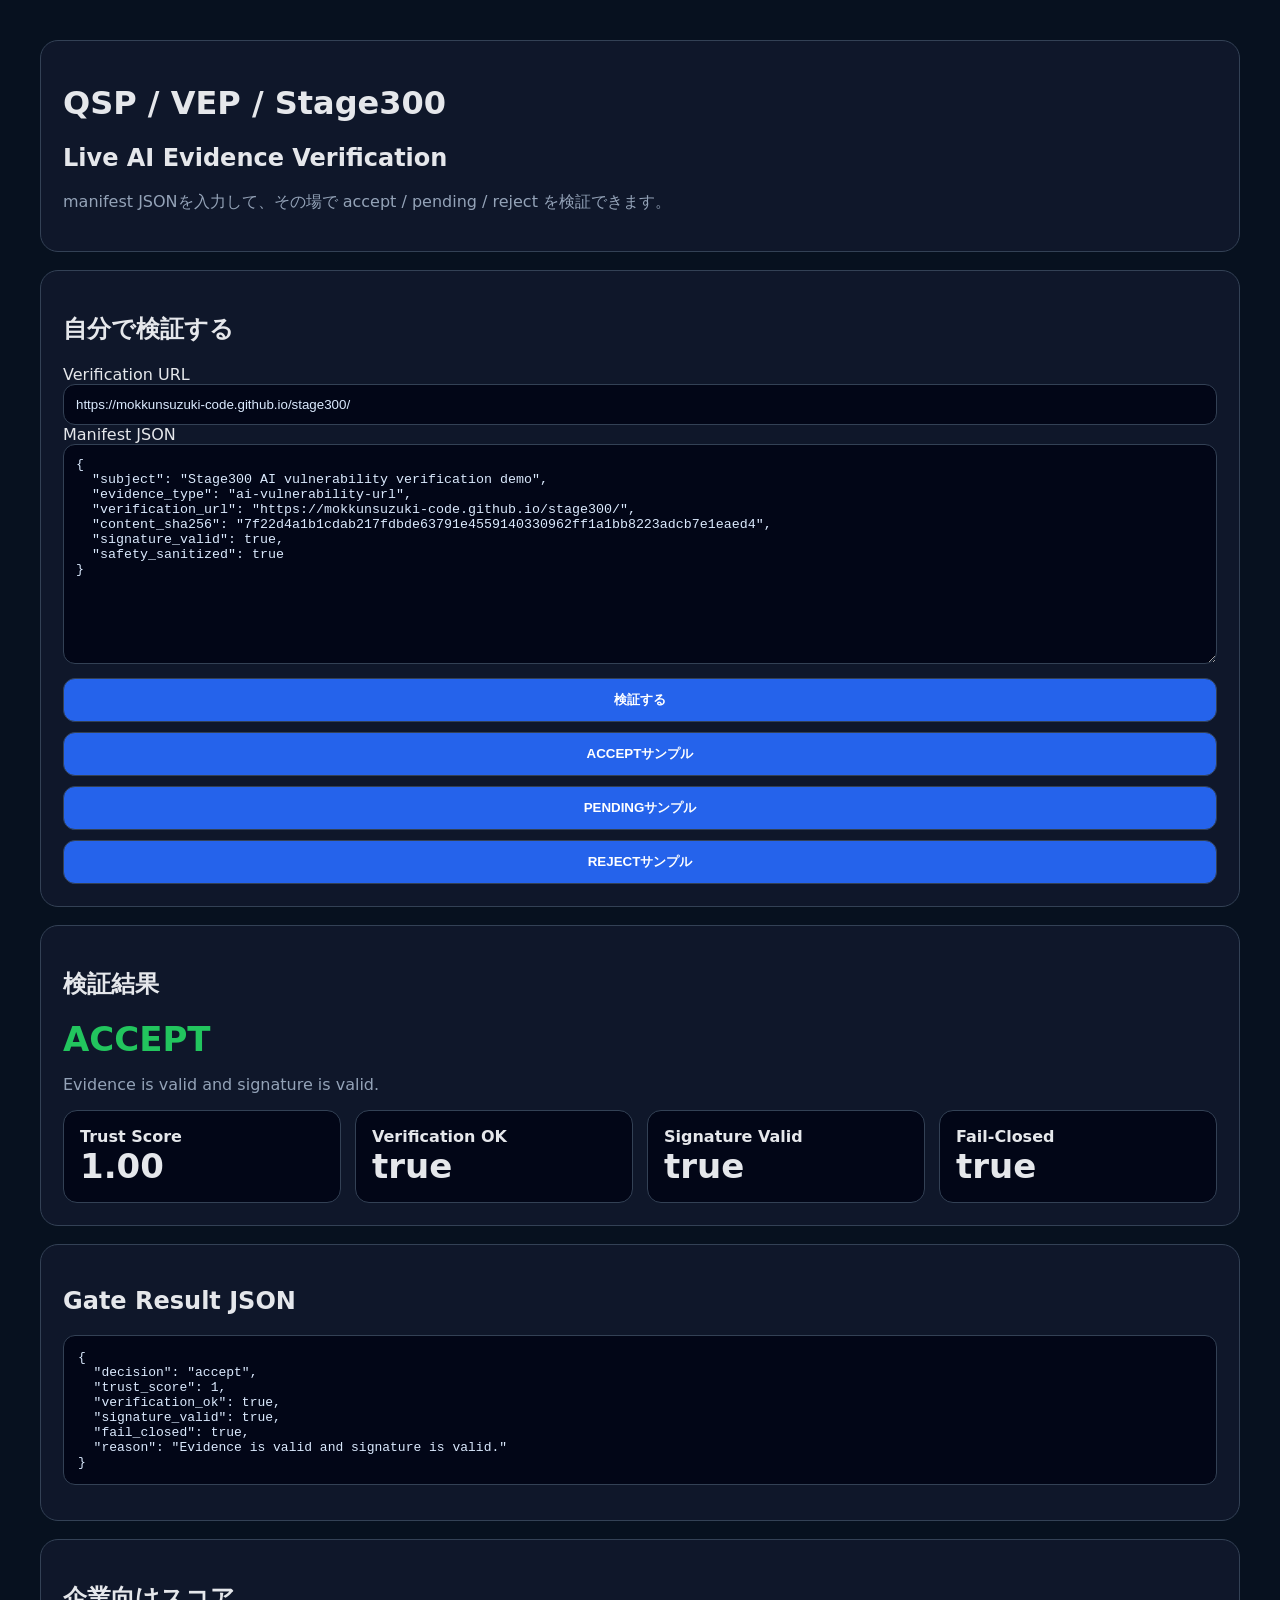
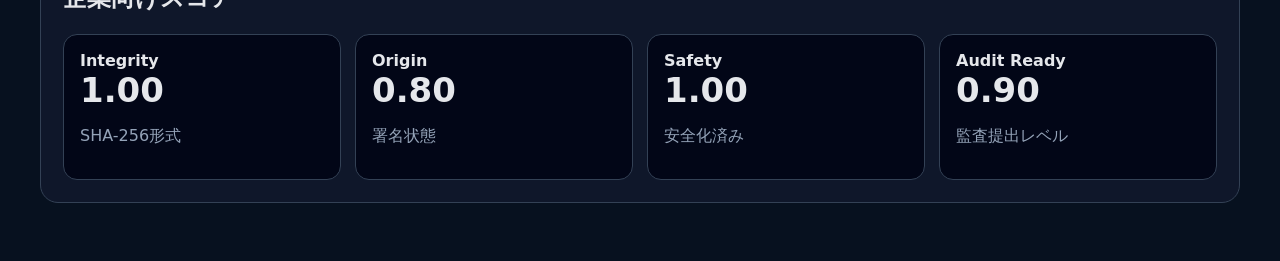
==== commit 4b7fe7e0: "Stage300: replace page with live verification UI" ====
--- a/site/index.html
+++ b/site/index.html
@@ -2,44 +2,30 @@
 <html lang="ja">
 <head>
 <meta charset="utf-8">
-<title>Stage300 Live AI Evidence Verification</title>
+<title>Stage300 Live Verification</title>
 <meta name="viewport" content="width=device-width, initial-scale=1">
 <style>
-body { background:#07111f; color:#e5e7eb; font-family:system-ui; margin:0; padding:40px; }
-.card { background:#0f172a; border:1px solid #334155; border-radius:18px; padding:22px; margin-bottom:18px; }
-.grid { display:grid; grid-template-columns:repeat(auto-fit,minmax(230px,1fr)); gap:14px; }
-.box { background:#020617; border:1px solid #334155; border-radius:14px; padding:16px; }
-h1 { font-size:38px; margin:0 0 12px; }
-h2 { margin-top:0; }
-.big { font-size:34px; font-weight:900; }
-.accept { color:#22c55e; }
-.pending { color:#facc15; }
-.reject { color:#ef4444; }
-.muted { color:#94a3b8; }
-textarea,input,button,pre {
-  width:100%; box-sizing:border-box; border-radius:12px; border:1px solid #334155;
-}
-textarea,input { background:#020617; color:#dbeafe; padding:12px; }
-textarea { min-height:210px; font-family:monospace; }
-button { background:#2563eb; color:white; padding:12px; font-weight:800; cursor:pointer; margin-top:10px; }
-pre { background:#020617; color:#dbeafe; padding:14px; white-space:pre-wrap; overflow:auto; }
-.hash { word-break:break-all; font-family:monospace; color:#bfdbfe; }
+body{background:#07111f;color:#e5e7eb;font-family:system-ui;margin:0;padding:40px}
+.card{background:#0f172a;border:1px solid #334155;border-radius:18px;padding:22px;margin-bottom:18px}
+.grid{display:grid;grid-template-columns:repeat(auto-fit,minmax(230px,1fr));gap:14px}
+.box{background:#020617;border:1px solid #334155;border-radius:14px;padding:16px}
+.big{font-size:34px;font-weight:900}.accept{color:#22c55e}.pending{color:#facc15}.reject{color:#ef4444}.muted{color:#94a3b8}
+textarea,input,button,pre{width:100%;box-sizing:border-box;border-radius:12px;border:1px solid #334155}
+textarea,input{background:#020617;color:#dbeafe;padding:12px}textarea{min-height:220px;font-family:monospace}
+button{background:#2563eb;color:white;padding:12px;font-weight:800;margin-top:10px;cursor:pointer}
+pre{background:#020617;color:#dbeafe;padding:14px;white-space:pre-wrap}
 </style>
 </head>
 <body>
 
 <div class="card">
-  <h1>Stage300: Live AI Evidence Verification</h1>
-  <div class="big accept">ACCEPT</div>
-  <p class="muted">
-    AI脆弱性記録をハッシュ化・マニフェスト化し、Stage299 Gateの考え方で
-    accept / pending / reject をその場で確認できる公開デモです。
-  </p>
+  <h1>QSP / VEP / Stage300</h1>
+  <h2>Live AI Evidence Verification</h2>
+  <p class="muted">manifest JSONを入力して、その場で accept / pending / reject を検証できます。</p>
 </div>
 
 <div class="card">
-  <h2>Live Verification</h2>
-  <p class="muted">manifest JSONを編集して、判定がどう変わるか確認できます。</p>
+  <h2>自分で検証する</h2>
 
   <label>Verification URL</label>
   <input id="urlInput" value="https://mokkunsuzuki-code.github.io/stage300/">
@@ -47,7 +33,6 @@
   <label>Manifest JSON</label>
   <textarea id="manifestInput">{
   "subject": "Stage300 AI vulnerability verification demo",
-  "stage": 300,
   "evidence_type": "ai-vulnerability-url",
   "verification_url": "https://mokkunsuzuki-code.github.io/stage300/",
   "content_sha256": "7f22d4a1b1cdab217fdbde63791e4559140330962ff1a1bb8223adcb7e1eaed4",
@@ -55,16 +40,17 @@
   "safety_sanitized": true
 }</textarea>
 
-  <button onclick="verifyManifest()">Verify with Stage299 Gate</button>
-  <button onclick="loadAccept()">Load ACCEPT Sample</button>
-  <button onclick="loadPending()">Load PENDING Sample</button>
-  <button onclick="loadReject()">Load REJECT Sample</button>
+  <button onclick="verifyManifest()">検証する</button>
+  <button onclick="loadAccept()">ACCEPTサンプル</button>
+  <button onclick="loadPending()">PENDINGサンプル</button>
+  <button onclick="loadReject()">REJECTサンプル</button>
 </div>
 
 <div class="card">
-  <h2>Live Result</h2>
+  <h2>検証結果</h2>
   <div id="decision" class="big accept">ACCEPT</div>
   <p id="reason" class="muted">Evidence is valid and signature is valid.</p>
+
   <div class="grid">
     <div class="box"><b>Trust Score</b><div id="score" class="big">1.00</div></div>
     <div class="box"><b>Verification OK</b><div id="verificationOk" class="big">true</div></div>
@@ -74,149 +60,106 @@
 </div>
 
 <div class="card">
-  <h2>Enterprise Trust Score Breakdown</h2>
+  <h2>Gate Result JSON</h2>
+  <pre id="resultJson"></pre>
+</div>
+
+<div class="card">
+  <h2>企業向けスコア</h2>
   <div class="grid">
-    <div class="box"><b>Integrity</b><div class="big">1.00</div><p class="muted">SHA-256形式を検証</p></div>
-    <div class="box"><b>Origin</b><div id="originScore" class="big">0.80</div><p class="muted">署名状態で変動</p></div>
-    <div class="box"><b>Safety</b><div id="safetyScore" class="big">1.00</div><p class="muted">安全化済みなら高評価</p></div>
-    <div class="box"><b>Reproducibility</b><div class="big">1.00</div><p class="muted">URLで第三者確認可能</p></div>
-    <div class="box"><b>Completeness</b><div id="completeScore" class="big">0.90</div><p class="muted">必須項目の充足</p></div>
-    <div class="box"><b>Audit Ready</b><div id="auditScore" class="big">0.90</div><p class="muted">監査提出レベル</p></div>
+    <div class="box"><b>Integrity</b><div id="integrity" class="big">1.00</div><p class="muted">SHA-256形式</p></div>
+    <div class="box"><b>Origin</b><div id="origin" class="big">0.80</div><p class="muted">署名状態</p></div>
+    <div class="box"><b>Safety</b><div id="safety" class="big">1.00</div><p class="muted">安全化済み</p></div>
+    <div class="box"><b>Audit Ready</b><div id="audit" class="big">0.90</div><p class="muted">監査提出レベル</p></div>
   </div>
 </div>
 
-<div class="card">
-  <h2>Gate Result JSON</h2>
-  <pre id="resultJson">{
-  "decision": "accept",
-  "trust_score": 1,
-  "verification_ok": true,
-  "signature_valid": true,
-  "fail_closed": true
-}</pre>
-</div>
+<script>
+function isSha256(v){return typeof v==="string" && /^[a-fA-F0-9]{64}$/.test(v)}
 
-<div class="card">
-  <h2>Business Value</h2>
-  <div class="grid">
-    <div class="box"><h3>AI監査</h3><p>AIログを証拠として保存し、後から検証可能にします。</p></div>
-    <div class="box"><h3>脆弱性報告</h3><p>スクショではなく、検証可能な証拠URLとして提出できます。</p></div>
-    <div class="box"><h3>規制対応</h3><p>AI出力の説明責任・トレーサビリティに対応します。</p></div>
-    <div class="box"><h3>収益化</h3><p>証拠化API・監査レポート・Enterprise SaaSへ展開できます。</p></div>
-  </div>
-</div>
+function verifyManifest(){
+  let manifest={}, decision="reject", reason="", verificationOk=false, signatureValid=false, score=0
 
-<div class="card">
-  <h2>Safety Notice</h2>
-  <p class="muted">
-    このページは安全な公開デモです。実際の攻撃コード、悪用可能な手順、
-    実在サービスへの攻撃方法は含みません。
-  </p>
-</div>
+  try{
+    manifest=JSON.parse(document.getElementById("manifestInput").value)
+    const required=["subject","evidence_type","verification_url","content_sha256"]
+    const hasRequired=required.every(k=>manifest[k])
+    const hashOk=isSha256(manifest.content_sha256)
+    verificationOk=hasRequired && hashOk
+    signatureValid=manifest.signature_valid===true
 
-<script>
-function isSha256(value) {
-  return typeof value === "string" && /^[a-fA-F0-9]{64}$/.test(value);
-}
-
-function verifyManifest() {
-  let manifest;
-  let decision = "reject";
-  let reason = "";
-  let verificationOk = false;
-  let signatureValid = false;
-  let trustScore = 0.0;
-
-  try {
-    manifest = JSON.parse(document.getElementById("manifestInput").value);
-    const required = ["subject", "evidence_type", "verification_url", "content_sha256"];
-    const hasRequired = required.every(k => manifest[k]);
-    const hashOk = isSha256(manifest.content_sha256);
-    verificationOk = hasRequired && hashOk;
-    signatureValid = manifest.signature_valid === true;
-
-    if (verificationOk && signatureValid) {
-      decision = "accept";
-      reason = "Evidence is structurally valid and signature is valid.";
-      trustScore = 1.0;
-    } else if (verificationOk) {
-      decision = "pending";
-      reason = "Evidence is valid, but signature is missing or not yet verified.";
-      trustScore = 0.6;
-    } else {
-      decision = "reject";
-      reason = "Evidence is invalid. Fail-closed Gate rejected the input.";
-      trustScore = 0.0;
+    if(verificationOk && signatureValid){
+      decision="accept"; reason="Evidence is valid and signature is valid."; score=1.0
+    }else if(verificationOk){
+      decision="pending"; reason="Evidence is valid, but signature is missing or not yet verified."; score=0.6
+    }else{
+      decision="reject"; reason="Evidence is invalid. Fail-closed Gate rejected the input."; score=0.0
     }
-  } catch (e) {
-    decision = "reject";
-    reason = "Manifest JSON parse failed. Fail-closed Gate rejected the input.";
+  }catch(e){
+    decision="reject"; reason="Manifest JSON parse failed. Fail-closed Gate rejected the input."
   }
 
-  const decisionEl = document.getElementById("decision");
-  decisionEl.textContent = decision.toUpperCase();
-  decisionEl.className = "big " + decision;
+  const d=document.getElementById("decision")
+  d.textContent=decision.toUpperCase()
+  d.className="big "+decision
 
-  document.getElementById("reason").textContent = reason;
-  document.getElementById("score").textContent = trustScore.toFixed(2);
-  document.getElementById("verificationOk").textContent = String(verificationOk);
-  document.getElementById("signatureValid").textContent = String(signatureValid);
+  document.getElementById("reason").textContent=reason
+  document.getElementById("score").textContent=score.toFixed(2)
+  document.getElementById("verificationOk").textContent=String(verificationOk)
+  document.getElementById("signatureValid").textContent=String(signatureValid)
 
-  document.getElementById("originScore").textContent = signatureValid ? "0.80" : "0.40";
-  document.getElementById("safetyScore").textContent = manifest && manifest.safety_sanitized === true ? "1.00" : "0.60";
-  document.getElementById("completeScore").textContent = verificationOk ? "0.90" : "0.20";
-  document.getElementById("auditScore").textContent = decision === "accept" ? "0.90" : decision === "pending" ? "0.60" : "0.20";
+  document.getElementById("integrity").textContent=verificationOk ? "1.00" : "0.00"
+  document.getElementById("origin").textContent=signatureValid ? "0.80" : "0.40"
+  document.getElementById("safety").textContent=manifest.safety_sanitized===true ? "1.00" : "0.60"
+  document.getElementById("audit").textContent=decision==="accept" ? "0.90" : decision==="pending" ? "0.60" : "0.20"
 
-  document.getElementById("resultJson").textContent = JSON.stringify({
+  document.getElementById("resultJson").textContent=JSON.stringify({
     decision,
-    trust_score: trustScore,
+    trust_score: score,
     verification_ok: verificationOk,
     signature_valid: signatureValid,
     fail_closed: true,
     reason
-  }, null, 2);
+  },null,2)
 }
 
-function loadAccept() {
-  document.getElementById("manifestInput").value = JSON.stringify({
-    subject: "Stage300 AI vulnerability verification demo",
-    stage: 300,
-    evidence_type: "ai-vulnerability-url",
-    verification_url: "https://mokkunsuzuki-code.github.io/stage300/",
-    content_sha256: "7f22d4a1b1cdab217fdbde63791e4559140330962ff1a1bb8223adcb7e1eaed4",
-    signature_valid: true,
-    safety_sanitized: true
-  }, null, 2);
-  verifyManifest();
+function loadAccept(){
+  document.getElementById("manifestInput").value=JSON.stringify({
+    subject:"Stage300 AI vulnerability verification demo",
+    evidence_type:"ai-vulnerability-url",
+    verification_url:"https://mokkunsuzuki-code.github.io/stage300/",
+    content_sha256:"7f22d4a1b1cdab217fdbde63791e4559140330962ff1a1bb8223adcb7e1eaed4",
+    signature_valid:true,
+    safety_sanitized:true
+  },null,2)
+  verifyManifest()
 }
 
-function loadPending() {
-  document.getElementById("manifestInput").value = JSON.stringify({
-    subject: "Unsigned AI vulnerability demo",
-    stage: 300,
-    evidence_type: "ai-vulnerability-url",
-    verification_url: "https://mokkunsuzuki-code.github.io/stage300/",
-    content_sha256: "bbbbbbbbbbbbbbbbbbbbbbbbbbbbbbbbbbbbbbbbbbbbbbbbbbbbbbbbbbbbbbbb",
-    signature_valid: false,
-    safety_sanitized: true
-  }, null, 2);
-  verifyManifest();
+function loadPending(){
+  document.getElementById("manifestInput").value=JSON.stringify({
+    subject:"Unsigned AI vulnerability demo",
+    evidence_type:"ai-vulnerability-url",
+    verification_url:"https://mokkunsuzuki-code.github.io/stage300/",
+    content_sha256:"bbbbbbbbbbbbbbbbbbbbbbbbbbbbbbbbbbbbbbbbbbbbbbbbbbbbbbbbbbbbbbbb",
+    signature_valid:false,
+    safety_sanitized:true
+  },null,2)
+  verifyManifest()
 }
 
-function loadReject() {
-  document.getElementById("manifestInput").value = JSON.stringify({
-    subject: "Broken AI vulnerability demo",
-    stage: 300,
-    evidence_type: "ai-vulnerability-url",
-    verification_url: "",
-    content_sha256: "not-a-valid-sha256",
-    signature_valid: false,
-    safety_sanitized: true
-  }, null, 2);
-  verifyManifest();
+function loadReject(){
+  document.getElementById("manifestInput").value=JSON.stringify({
+    subject:"Broken AI vulnerability demo",
+    evidence_type:"ai-vulnerability-url",
+    verification_url:"",
+    content_sha256:"not-a-valid-sha256",
+    signature_valid:false,
+    safety_sanitized:true
+  },null,2)
+  verifyManifest()
 }
 
-verifyManifest();
+verifyManifest()
 </script>
 
 </body>
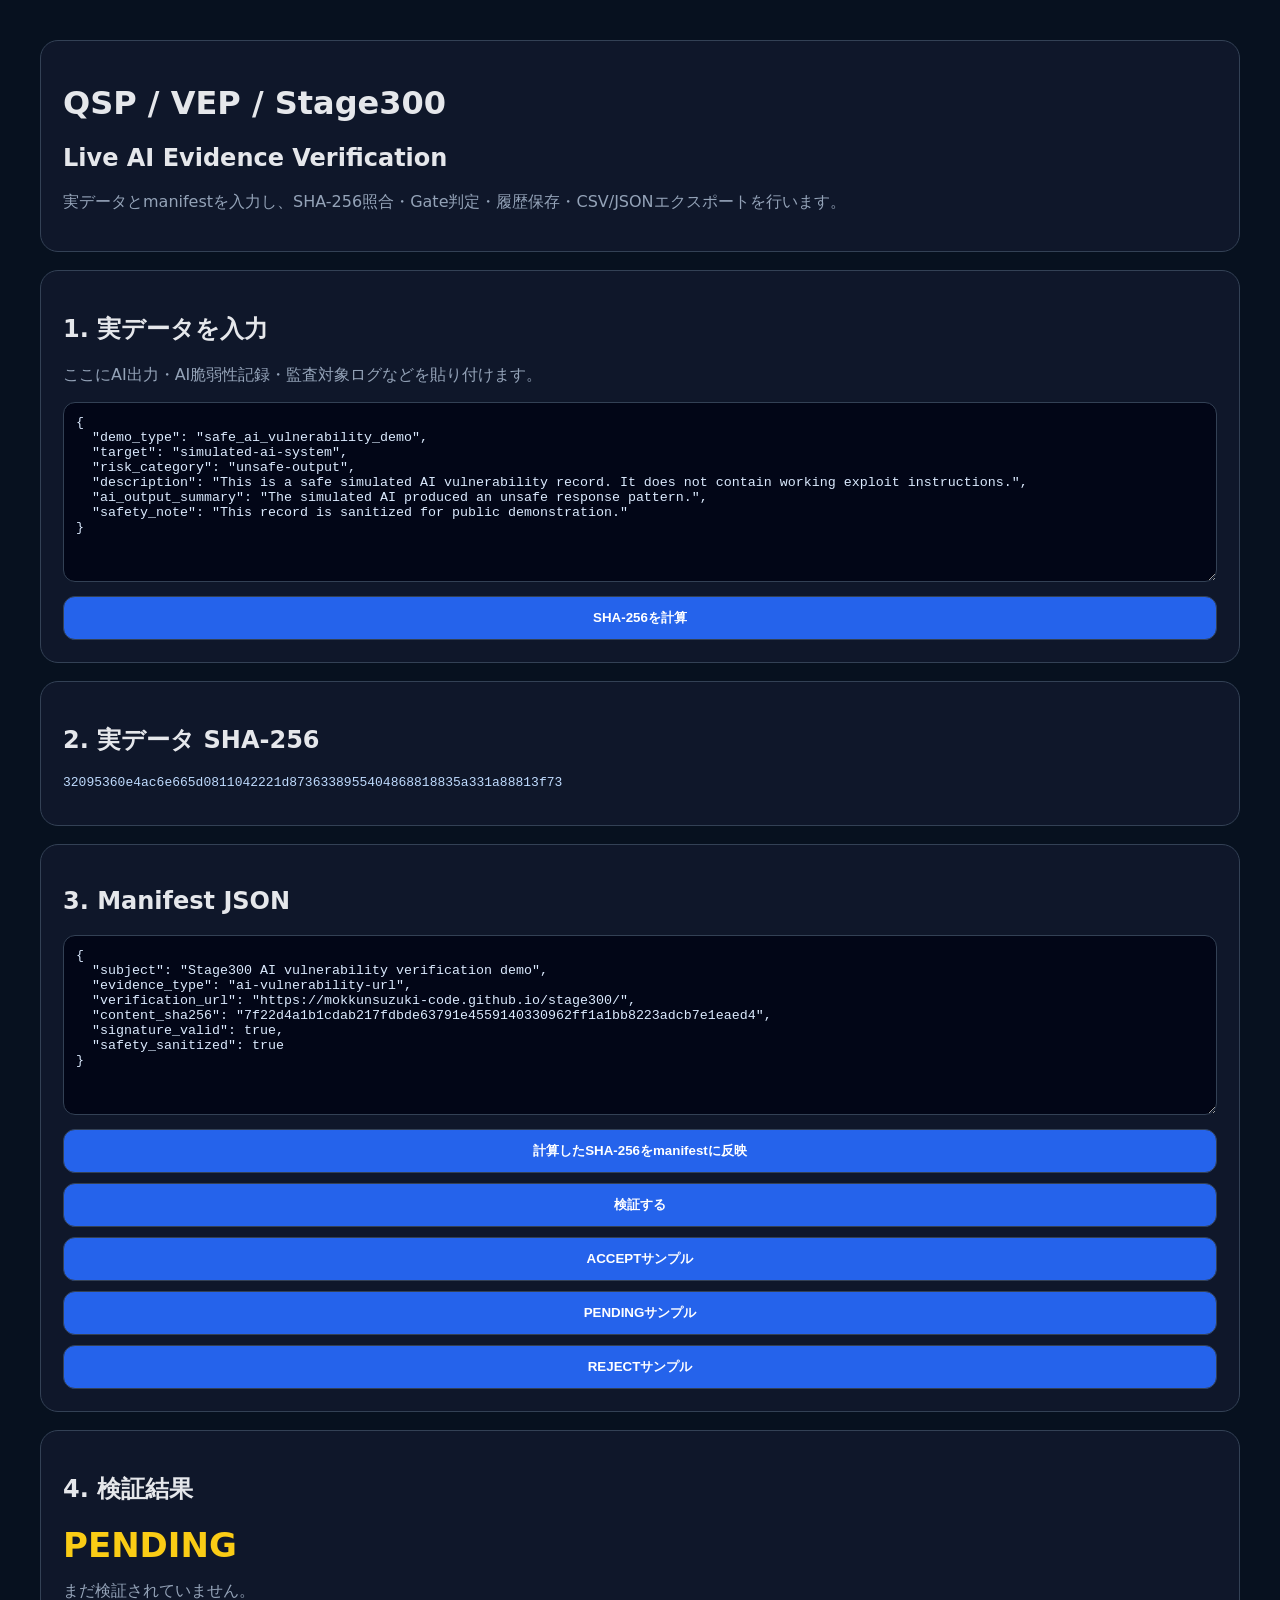
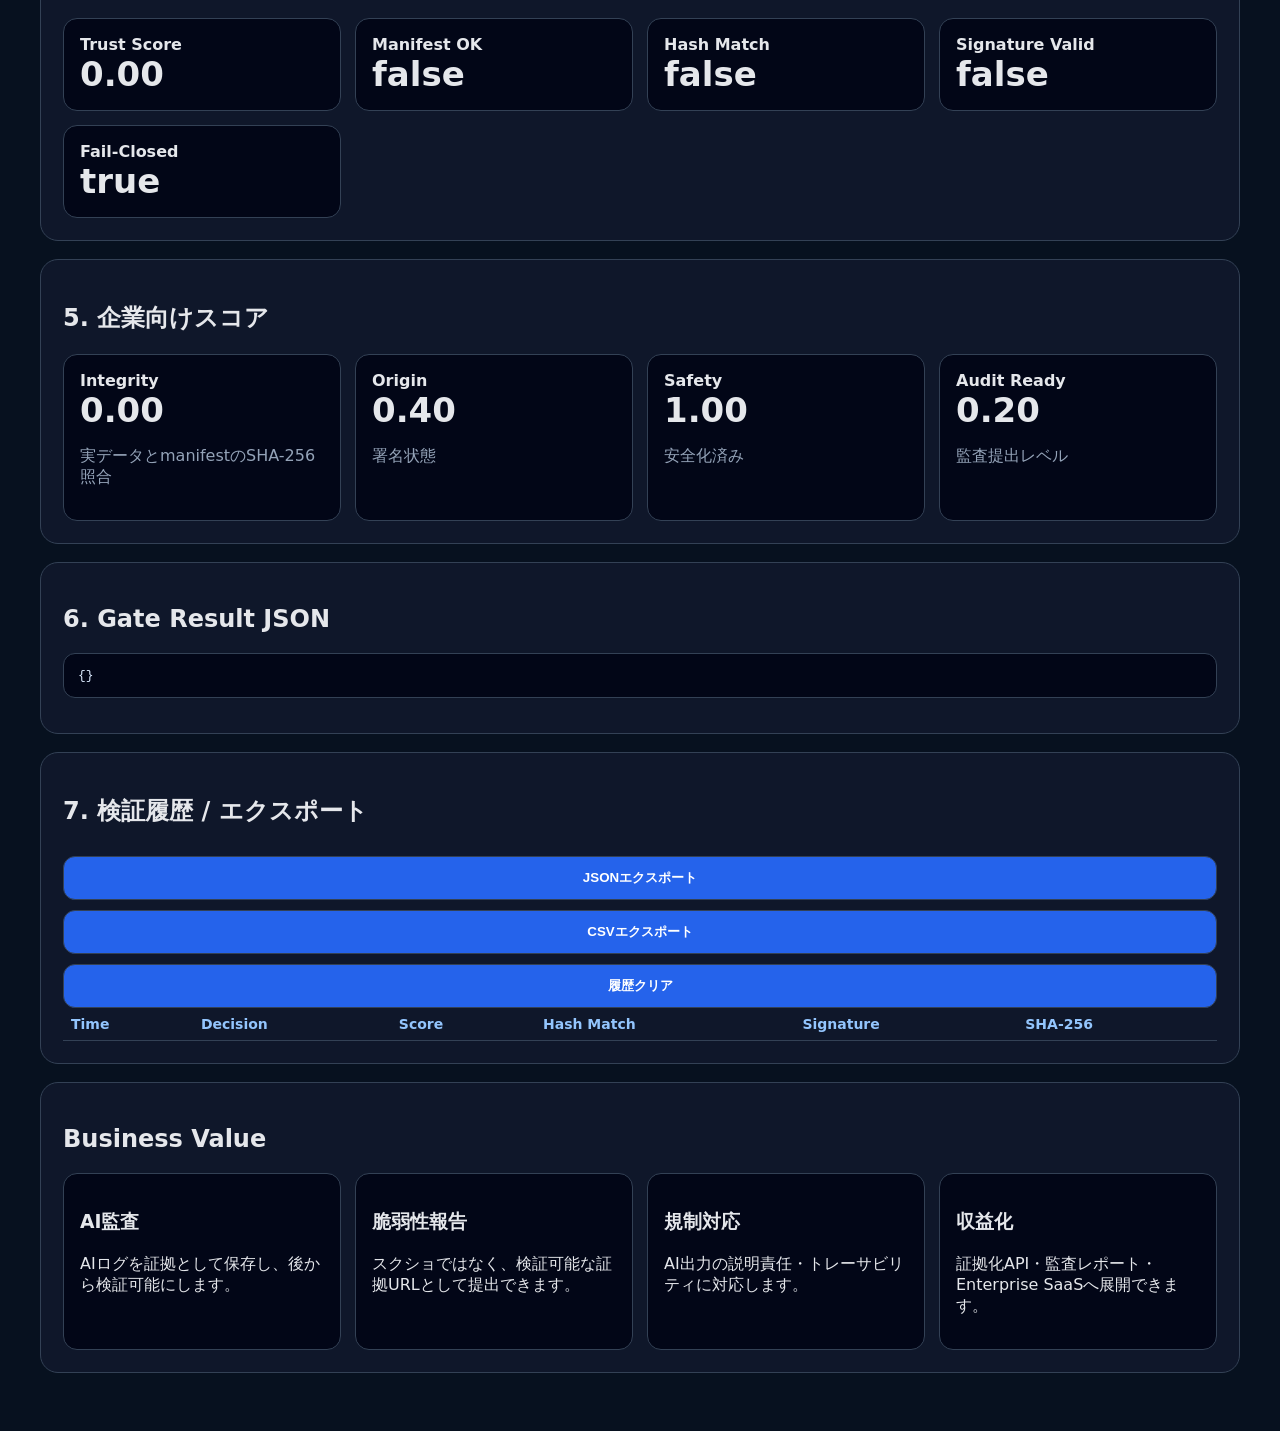
==== commit 38fe666c: "Stage300: add content hash matching history and export" ====
--- a/site/index.html
+++ b/site/index.html
@@ -2,7 +2,7 @@
 <html lang="ja">
 <head>
 <meta charset="utf-8">
-<title>Stage300 Live Verification</title>
+<title>Stage300 Live Evidence Verification</title>
 <meta name="viewport" content="width=device-width, initial-scale=1">
 <style>
 body{background:#07111f;color:#e5e7eb;font-family:system-ui;margin:0;padding:40px}
@@ -11,9 +11,11 @@
 .box{background:#020617;border:1px solid #334155;border-radius:14px;padding:16px}
 .big{font-size:34px;font-weight:900}.accept{color:#22c55e}.pending{color:#facc15}.reject{color:#ef4444}.muted{color:#94a3b8}
 textarea,input,button,pre{width:100%;box-sizing:border-box;border-radius:12px;border:1px solid #334155}
-textarea,input{background:#020617;color:#dbeafe;padding:12px}textarea{min-height:220px;font-family:monospace}
+textarea,input{background:#020617;color:#dbeafe;padding:12px}textarea{min-height:180px;font-family:monospace}
 button{background:#2563eb;color:white;padding:12px;font-weight:800;margin-top:10px;cursor:pointer}
-pre{background:#020617;color:#dbeafe;padding:14px;white-space:pre-wrap}
+pre{background:#020617;color:#dbeafe;padding:14px;white-space:pre-wrap;overflow:auto}
+table{width:100%;border-collapse:collapse}th,td{border-bottom:1px solid #334155;padding:8px;text-align:left;font-size:14px}
+th{color:#93c5fd}.hash{word-break:break-all;font-family:monospace;color:#bfdbfe}
 </style>
 </head>
 <body>
@@ -21,16 +23,32 @@
 <div class="card">
   <h1>QSP / VEP / Stage300</h1>
   <h2>Live AI Evidence Verification</h2>
-  <p class="muted">manifest JSONを入力して、その場で accept / pending / reject を検証できます。</p>
-</div>
-
-<div class="card">
-  <h2>自分で検証する</h2>
-
-  <label>Verification URL</label>
-  <input id="urlInput" value="https://mokkunsuzuki-code.github.io/stage300/">
-
-  <label>Manifest JSON</label>
+  <p class="muted">
+    実データとmanifestを入力し、SHA-256照合・Gate判定・履歴保存・CSV/JSONエクスポートを行います。
+  </p>
+</div>
+
+<div class="card">
+  <h2>1. 実データを入力</h2>
+  <p class="muted">ここにAI出力・AI脆弱性記録・監査対象ログなどを貼り付けます。</p>
+  <textarea id="contentInput">{
+  "demo_type": "safe_ai_vulnerability_demo",
+  "target": "simulated-ai-system",
+  "risk_category": "unsafe-output",
+  "description": "This is a safe simulated AI vulnerability record. It does not contain working exploit instructions.",
+  "ai_output_summary": "The simulated AI produced an unsafe response pattern.",
+  "safety_note": "This record is sanitized for public demonstration."
+}</textarea>
+  <button onclick="calculateContentHash()">SHA-256を計算</button>
+</div>
+
+<div class="card">
+  <h2>2. 実データ SHA-256</h2>
+  <p class="hash" id="actualHash">未計算</p>
+</div>
+
+<div class="card">
+  <h2>3. Manifest JSON</h2>
   <textarea id="manifestInput">{
   "subject": "Stage300 AI vulnerability verification demo",
   "evidence_type": "ai-vulnerability-url",
@@ -40,6 +58,7 @@
   "safety_sanitized": true
 }</textarea>
 
+  <button onclick="syncHashToManifest()">計算したSHA-256をmanifestに反映</button>
   <button onclick="verifyManifest()">検証する</button>
   <button onclick="loadAccept()">ACCEPTサンプル</button>
   <button onclick="loadPending()">PENDINGサンプル</button>
@@ -47,119 +66,275 @@
 </div>
 
 <div class="card">
-  <h2>検証結果</h2>
-  <div id="decision" class="big accept">ACCEPT</div>
-  <p id="reason" class="muted">Evidence is valid and signature is valid.</p>
+  <h2>4. 検証結果</h2>
+  <div id="decision" class="big pending">PENDING</div>
+  <p id="reason" class="muted">まだ検証されていません。</p>
 
   <div class="grid">
-    <div class="box"><b>Trust Score</b><div id="score" class="big">1.00</div></div>
-    <div class="box"><b>Verification OK</b><div id="verificationOk" class="big">true</div></div>
-    <div class="box"><b>Signature Valid</b><div id="signatureValid" class="big">true</div></div>
+    <div class="box"><b>Trust Score</b><div id="score" class="big">0.00</div></div>
+    <div class="box"><b>Manifest OK</b><div id="verificationOk" class="big">false</div></div>
+    <div class="box"><b>Hash Match</b><div id="hashMatch" class="big">false</div></div>
+    <div class="box"><b>Signature Valid</b><div id="signatureValid" class="big">false</div></div>
     <div class="box"><b>Fail-Closed</b><div class="big">true</div></div>
   </div>
 </div>
 
 <div class="card">
-  <h2>Gate Result JSON</h2>
-  <pre id="resultJson"></pre>
-</div>
-
-<div class="card">
-  <h2>企業向けスコア</h2>
+  <h2>5. 企業向けスコア</h2>
   <div class="grid">
-    <div class="box"><b>Integrity</b><div id="integrity" class="big">1.00</div><p class="muted">SHA-256形式</p></div>
-    <div class="box"><b>Origin</b><div id="origin" class="big">0.80</div><p class="muted">署名状態</p></div>
+    <div class="box"><b>Integrity</b><div id="integrity" class="big">0.00</div><p class="muted">実データとmanifestのSHA-256照合</p></div>
+    <div class="box"><b>Origin</b><div id="origin" class="big">0.40</div><p class="muted">署名状態</p></div>
     <div class="box"><b>Safety</b><div id="safety" class="big">1.00</div><p class="muted">安全化済み</p></div>
-    <div class="box"><b>Audit Ready</b><div id="audit" class="big">0.90</div><p class="muted">監査提出レベル</p></div>
+    <div class="box"><b>Audit Ready</b><div id="audit" class="big">0.20</div><p class="muted">監査提出レベル</p></div>
   </div>
 </div>
 
+<div class="card">
+  <h2>6. Gate Result JSON</h2>
+  <pre id="resultJson">{}</pre>
+</div>
+
+<div class="card">
+  <h2>7. 検証履歴 / エクスポート</h2>
+  <button onclick="exportJSON()">JSONエクスポート</button>
+  <button onclick="exportCSV()">CSVエクスポート</button>
+  <button onclick="clearHistory()">履歴クリア</button>
+
+  <table>
+    <thead>
+      <tr>
+        <th>Time</th>
+        <th>Decision</th>
+        <th>Score</th>
+        <th>Hash Match</th>
+        <th>Signature</th>
+        <th>SHA-256</th>
+      </tr>
+    </thead>
+    <tbody id="historyTable"></tbody>
+  </table>
+</div>
+
+<div class="card">
+  <h2>Business Value</h2>
+  <div class="grid">
+    <div class="box"><h3>AI監査</h3><p>AIログを証拠として保存し、後から検証可能にします。</p></div>
+    <div class="box"><h3>脆弱性報告</h3><p>スクショではなく、検証可能な証拠URLとして提出できます。</p></div>
+    <div class="box"><h3>規制対応</h3><p>AI出力の説明責任・トレーサビリティに対応します。</p></div>
+    <div class="box"><h3>収益化</h3><p>証拠化API・監査レポート・Enterprise SaaSへ展開できます。</p></div>
+  </div>
+</div>
+
 <script>
-function isSha256(v){return typeof v==="string" && /^[a-fA-F0-9]{64}$/.test(v)}
-
-function verifyManifest(){
-  let manifest={}, decision="reject", reason="", verificationOk=false, signatureValid=false, score=0
-
-  try{
-    manifest=JSON.parse(document.getElementById("manifestInput").value)
-    const required=["subject","evidence_type","verification_url","content_sha256"]
-    const hasRequired=required.every(k=>manifest[k])
-    const hashOk=isSha256(manifest.content_sha256)
-    verificationOk=hasRequired && hashOk
-    signatureValid=manifest.signature_valid===true
-
-    if(verificationOk && signatureValid){
-      decision="accept"; reason="Evidence is valid and signature is valid."; score=1.0
-    }else if(verificationOk){
-      decision="pending"; reason="Evidence is valid, but signature is missing or not yet verified."; score=0.6
-    }else{
-      decision="reject"; reason="Evidence is invalid. Fail-closed Gate rejected the input."; score=0.0
+let lastActualHash = "";
+let lastResult = {};
+let history = JSON.parse(localStorage.getItem("stage300_history") || "[]");
+
+function textEncoderBytes(text){
+  return new TextEncoder().encode(text);
+}
+
+async function sha256Hex(text){
+  const hashBuffer = await crypto.subtle.digest("SHA-256", textEncoderBytes(text));
+  const hashArray = Array.from(new Uint8Array(hashBuffer));
+  return hashArray.map(b => b.toString(16).padStart(2, "0")).join("");
+}
+
+function isSha256(v){
+  return typeof v === "string" && /^[a-fA-F0-9]{64}$/.test(v);
+}
+
+async function calculateContentHash(){
+  const content = document.getElementById("contentInput").value;
+  lastActualHash = await sha256Hex(content);
+  document.getElementById("actualHash").textContent = lastActualHash;
+  return lastActualHash;
+}
+
+async function syncHashToManifest(){
+  const hash = lastActualHash || await calculateContentHash();
+  try {
+    const manifest = JSON.parse(document.getElementById("manifestInput").value);
+    manifest.content_sha256 = hash;
+    document.getElementById("manifestInput").value = JSON.stringify(manifest, null, 2);
+  } catch(e) {
+    alert("manifest JSONが壊れています。先にJSONを修正してください。");
+  }
+}
+
+async function verifyManifest(){
+  const actualHash = lastActualHash || await calculateContentHash();
+
+  let manifest = {};
+  let decision = "reject";
+  let reason = "";
+  let verificationOk = false;
+  let signatureValid = false;
+  let hashMatch = false;
+  let score = 0.0;
+
+  try {
+    manifest = JSON.parse(document.getElementById("manifestInput").value);
+    const required = ["subject", "evidence_type", "verification_url", "content_sha256"];
+    const hasRequired = required.every(k => manifest[k]);
+    const hashFormatOk = isSha256(manifest.content_sha256);
+    hashMatch = hashFormatOk && manifest.content_sha256.toLowerCase() === actualHash.toLowerCase();
+    verificationOk = hasRequired && hashFormatOk && hashMatch;
+    signatureValid = manifest.signature_valid === true;
+
+    if (verificationOk && signatureValid) {
+      decision = "accept";
+      reason = "Content hash matches and signature is valid.";
+      score = 1.0;
+    } else if (verificationOk) {
+      decision = "pending";
+      reason = "Content hash matches, but signature is missing or not yet verified.";
+      score = 0.75;
+    } else {
+      decision = "reject";
+      reason = "Content hash verification failed or manifest is incomplete. Fail-closed Gate rejected the input.";
+      score = 0.0;
     }
-  }catch(e){
-    decision="reject"; reason="Manifest JSON parse failed. Fail-closed Gate rejected the input."
+  } catch(e) {
+    decision = "reject";
+    reason = "Manifest JSON parse failed. Fail-closed Gate rejected the input.";
   }
 
-  const d=document.getElementById("decision")
-  d.textContent=decision.toUpperCase()
-  d.className="big "+decision
-
-  document.getElementById("reason").textContent=reason
-  document.getElementById("score").textContent=score.toFixed(2)
-  document.getElementById("verificationOk").textContent=String(verificationOk)
-  document.getElementById("signatureValid").textContent=String(signatureValid)
-
-  document.getElementById("integrity").textContent=verificationOk ? "1.00" : "0.00"
-  document.getElementById("origin").textContent=signatureValid ? "0.80" : "0.40"
-  document.getElementById("safety").textContent=manifest.safety_sanitized===true ? "1.00" : "0.60"
-  document.getElementById("audit").textContent=decision==="accept" ? "0.90" : decision==="pending" ? "0.60" : "0.20"
-
-  document.getElementById("resultJson").textContent=JSON.stringify({
+  updateUI(decision, reason, score, verificationOk, signatureValid, hashMatch, actualHash, manifest);
+}
+
+function updateUI(decision, reason, score, verificationOk, signatureValid, hashMatch, actualHash, manifest){
+  const d = document.getElementById("decision");
+  d.textContent = decision.toUpperCase();
+  d.className = "big " + decision;
+
+  document.getElementById("reason").textContent = reason;
+  document.getElementById("score").textContent = score.toFixed(2);
+  document.getElementById("verificationOk").textContent = String(verificationOk);
+  document.getElementById("hashMatch").textContent = String(hashMatch);
+  document.getElementById("signatureValid").textContent = String(signatureValid);
+
+  document.getElementById("integrity").textContent = hashMatch ? "1.00" : "0.00";
+  document.getElementById("origin").textContent = signatureValid ? "0.80" : "0.40";
+  document.getElementById("safety").textContent = manifest.safety_sanitized === true ? "1.00" : "0.60";
+  document.getElementById("audit").textContent = decision === "accept" ? "0.90" : decision === "pending" ? "0.60" : "0.20";
+
+  lastResult = {
+    time: new Date().toISOString(),
     decision,
     trust_score: score,
     verification_ok: verificationOk,
+    hash_match: hashMatch,
     signature_valid: signatureValid,
+    content_sha256_actual: actualHash,
+    content_sha256_manifest: manifest.content_sha256 || null,
     fail_closed: true,
     reason
-  },null,2)
+  };
+
+  document.getElementById("resultJson").textContent = JSON.stringify(lastResult, null, 2);
+
+  history.unshift(lastResult);
+  history = history.slice(0, 20);
+  localStorage.setItem("stage300_history", JSON.stringify(history));
+  renderHistory();
+}
+
+function renderHistory(){
+  const tbody = document.getElementById("historyTable");
+  tbody.innerHTML = "";
+  history.forEach(row => {
+    const tr = document.createElement("tr");
+    tr.innerHTML = `
+      <td>${row.time}</td>
+      <td class="${row.decision}">${row.decision.toUpperCase()}</td>
+      <td>${row.trust_score.toFixed(2)}</td>
+      <td>${row.hash_match}</td>
+      <td>${row.signature_valid}</td>
+      <td class="hash">${row.content_sha256_actual.slice(0,12)}...</td>
+    `;
+    tbody.appendChild(tr);
+  });
+}
+
+function download(filename, text, type){
+  const blob = new Blob([text], {type});
+  const url = URL.createObjectURL(blob);
+  const a = document.createElement("a");
+  a.href = url;
+  a.download = filename;
+  a.click();
+  URL.revokeObjectURL(url);
+}
+
+function exportJSON(){
+  download("stage300_verification_history.json", JSON.stringify(history, null, 2), "application/json");
+}
+
+function exportCSV(){
+  const header = ["time","decision","trust_score","verification_ok","hash_match","signature_valid","content_sha256_actual","reason"];
+  const lines = [header.join(",")].concat(history.map(r => header.map(k => `"${String(r[k] ?? "").replaceAll('"','""')}"`).join(",")));
+  download("stage300_verification_history.csv", lines.join("\n"), "text/csv");
+}
+
+function clearHistory(){
+  history = [];
+  localStorage.removeItem("stage300_history");
+  renderHistory();
 }
 
 function loadAccept(){
-  document.getElementById("manifestInput").value=JSON.stringify({
-    subject:"Stage300 AI vulnerability verification demo",
-    evidence_type:"ai-vulnerability-url",
-    verification_url:"https://mokkunsuzuki-code.github.io/stage300/",
-    content_sha256:"7f22d4a1b1cdab217fdbde63791e4559140330962ff1a1bb8223adcb7e1eaed4",
-    signature_valid:true,
-    safety_sanitized:true
-  },null,2)
-  verifyManifest()
+  document.getElementById("contentInput").value = `{
+  "demo_type": "safe_ai_vulnerability_demo",
+  "target": "simulated-ai-system",
+  "risk_category": "unsafe-output",
+  "description": "This is a safe simulated AI vulnerability record. It does not contain working exploit instructions.",
+  "ai_output_summary": "The simulated AI produced an unsafe response pattern.",
+  "safety_note": "This record is sanitized for public demonstration."
+}`;
+  calculateContentHash().then(hash => {
+    document.getElementById("manifestInput").value = JSON.stringify({
+      subject: "Stage300 AI vulnerability verification demo",
+      evidence_type: "ai-vulnerability-url",
+      verification_url: "https://mokkunsuzuki-code.github.io/stage300/",
+      content_sha256: hash,
+      signature_valid: true,
+      safety_sanitized: true
+    }, null, 2);
+    verifyManifest();
+  });
 }
 
 function loadPending(){
-  document.getElementById("manifestInput").value=JSON.stringify({
-    subject:"Unsigned AI vulnerability demo",
-    evidence_type:"ai-vulnerability-url",
-    verification_url:"https://mokkunsuzuki-code.github.io/stage300/",
-    content_sha256:"bbbbbbbbbbbbbbbbbbbbbbbbbbbbbbbbbbbbbbbbbbbbbbbbbbbbbbbbbbbbbbbb",
-    signature_valid:false,
-    safety_sanitized:true
-  },null,2)
-  verifyManifest()
+  document.getElementById("contentInput").value = "unsigned but structurally valid AI evidence";
+  calculateContentHash().then(hash => {
+    document.getElementById("manifestInput").value = JSON.stringify({
+      subject: "Unsigned AI vulnerability demo",
+      evidence_type: "ai-vulnerability-url",
+      verification_url: "https://mokkunsuzuki-code.github.io/stage300/",
+      content_sha256: hash,
+      signature_valid: false,
+      safety_sanitized: true
+    }, null, 2);
+    verifyManifest();
+  });
 }
 
 function loadReject(){
-  document.getElementById("manifestInput").value=JSON.stringify({
-    subject:"Broken AI vulnerability demo",
-    evidence_type:"ai-vulnerability-url",
-    verification_url:"",
-    content_sha256:"not-a-valid-sha256",
-    signature_valid:false,
-    safety_sanitized:true
-  },null,2)
-  verifyManifest()
-}
-
-verifyManifest()
+  document.getElementById("contentInput").value = "broken evidence";
+  document.getElementById("manifestInput").value = JSON.stringify({
+    subject: "Broken AI vulnerability demo",
+    evidence_type: "ai-vulnerability-url",
+    verification_url: "",
+    content_sha256: "not-a-valid-sha256",
+    signature_valid: false,
+    safety_sanitized: true
+  }, null, 2);
+  calculateContentHash().then(() => verifyManifest());
+}
+
+renderHistory();
+calculateContentHash();
 </script>
 
 </body>
